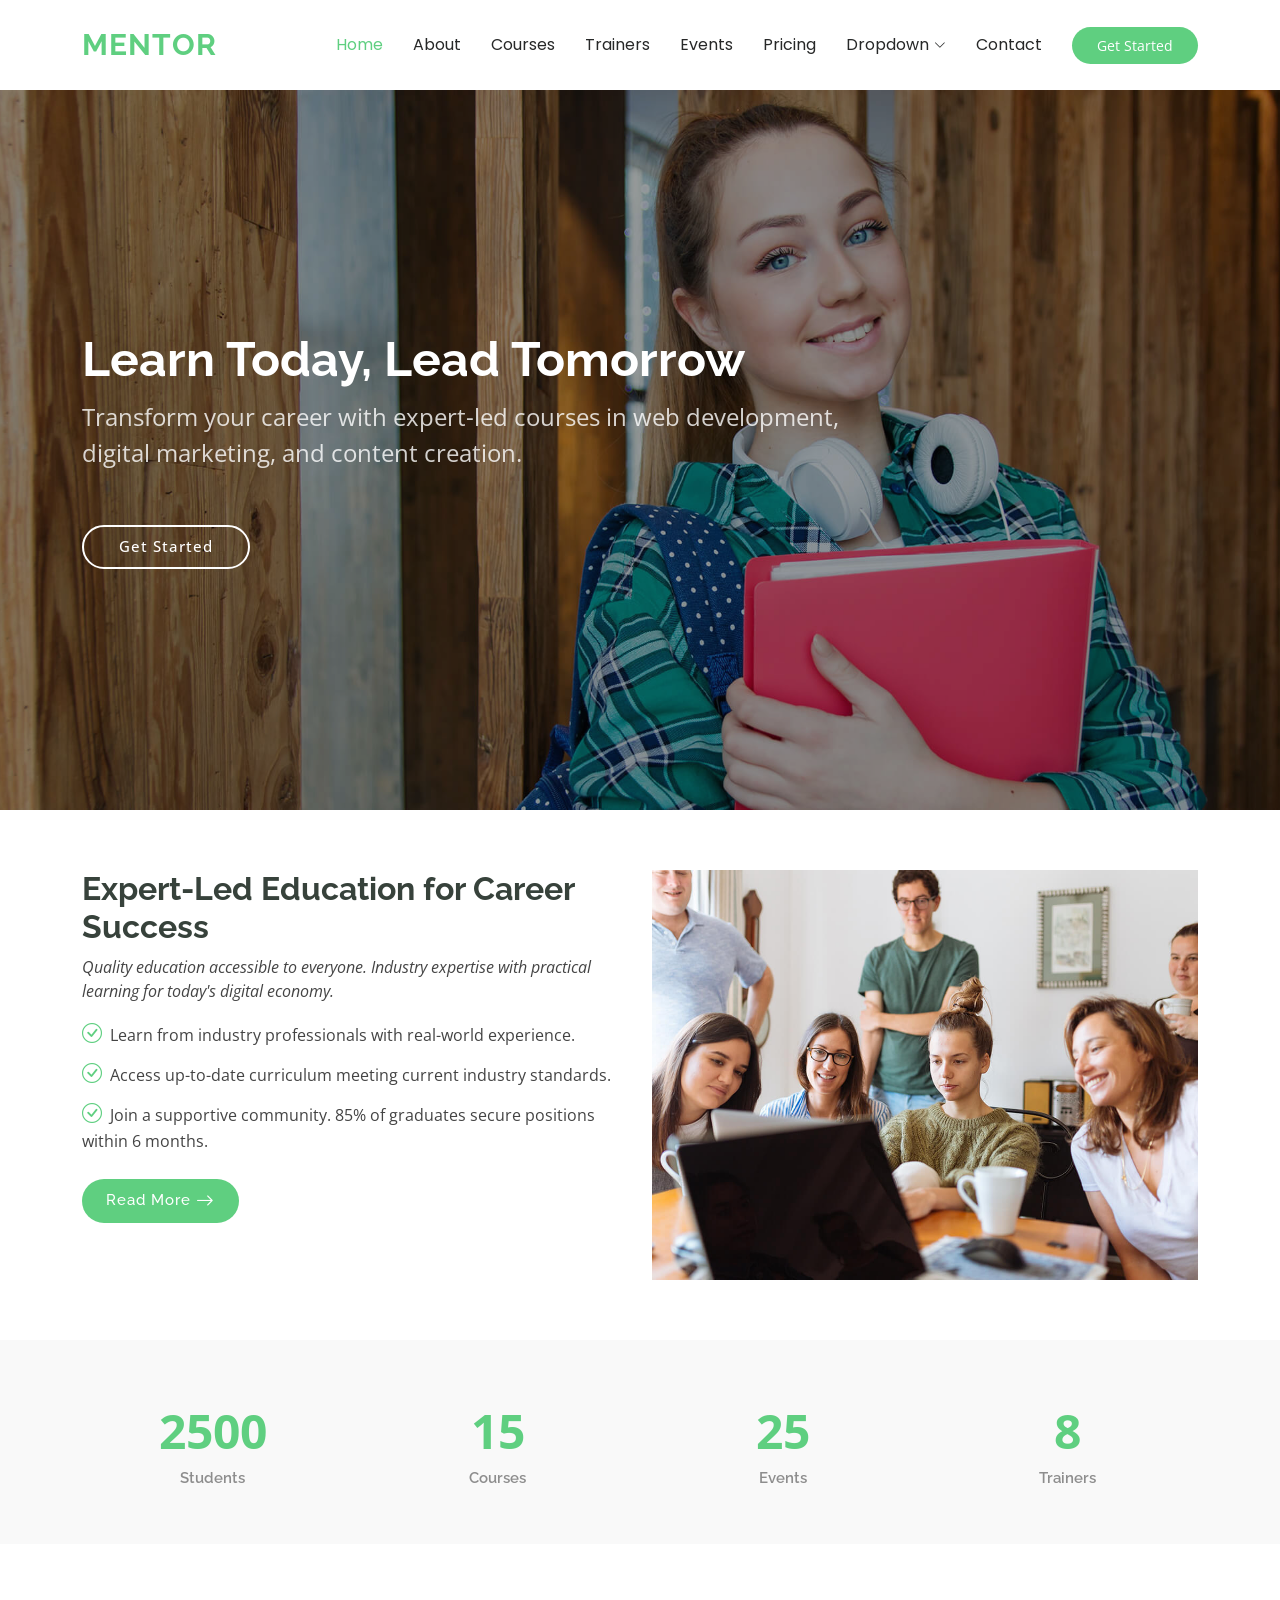
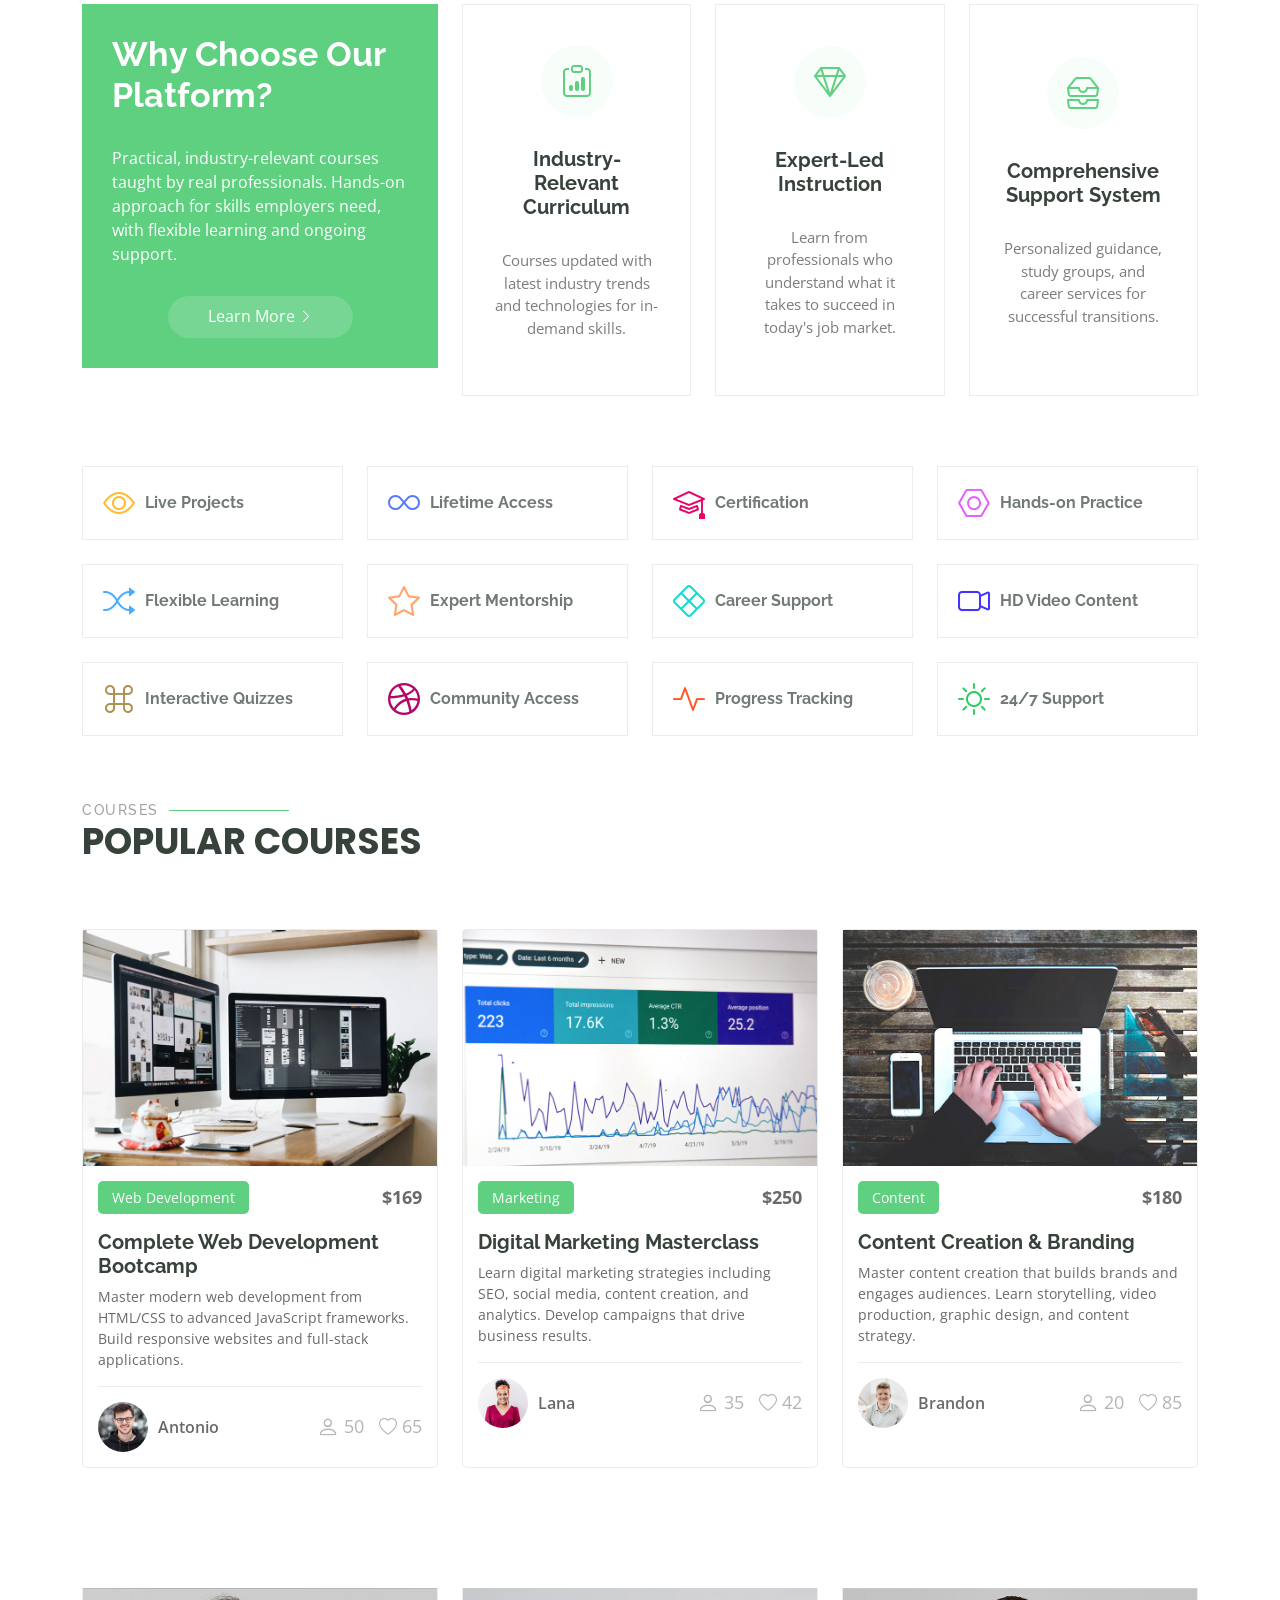
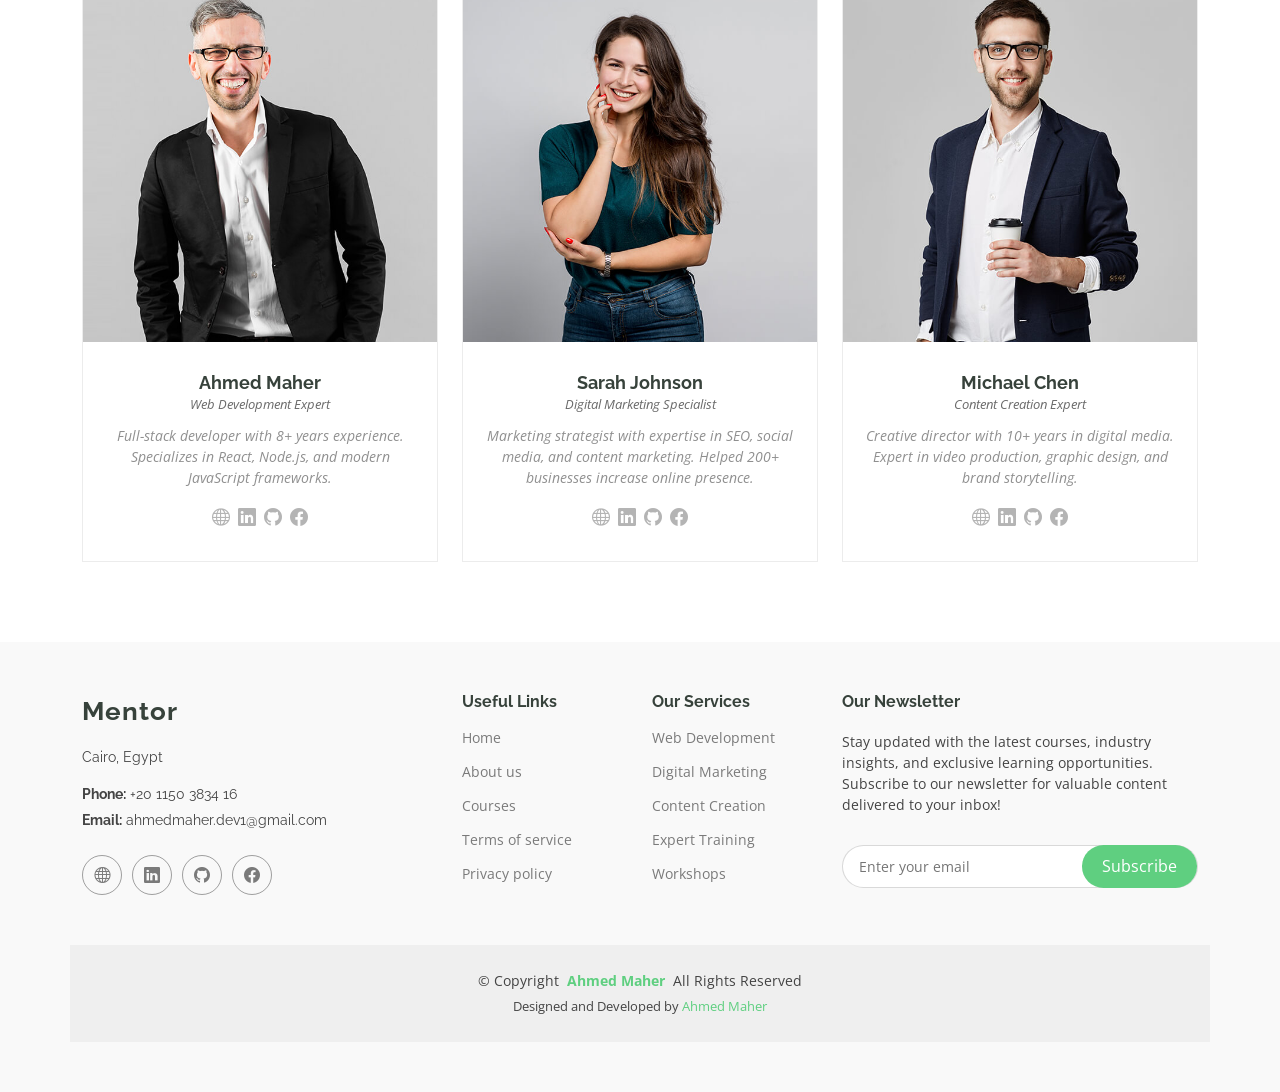
==== index.html @ ce163948 "added the main files of the website" ====
<!DOCTYPE html>
<html lang="en">
    <head>
        <meta charset="utf-8" />
        <meta content="width=device-width, initial-scale=1.0" name="viewport" />
        <title>Mentor</title>
        <meta name="description" content="" />
        <meta name="keywords" content="" />

        <!-- Favicons -->
        <link href="assets/img/favicon.png" rel="icon" />
        <link href="assets/img/apple-touch-icon.png" rel="apple-touch-icon" />

        <!-- Fonts -->
        <link href="https://fonts.googleapis.com" rel="preconnect" />
        <link href="https://fonts.gstatic.com" rel="preconnect" crossorigin />
        <link
            href="https://fonts.googleapis.com/css2?family=Open+Sans:ital,wght@0,300;0,400;0,500;0,600;0,700;0,800;1,300;1,400;1,500;1,600;1,700;1,800&family=Poppins:ital,wght@0,100;0,200;0,300;0,400;0,500;0,600;0,700;0,800;0,900;1,100;1,200;1,300;1,400;1,500;1,600;1,700;1,800;1,900&family=Raleway:ital,wght@0,100;0,200;0,300;0,400;0,500;0,600;0,700;0,800;0,900;1,100;1,200;1,300;1,400;1,500;1,600;1,700;1,800;1,900&display=swap"
            rel="stylesheet"
        />

        <!-- Vendor CSS Files -->
        <link
            href="assets/vendor/bootstrap/css/bootstrap.min.css"
            rel="stylesheet"
        />
        <link
            href="assets/vendor/bootstrap-icons/bootstrap-icons.css"
            rel="stylesheet"
        />
        <link href="assets/vendor/aos/aos.css" rel="stylesheet" />
        <link
            href="assets/vendor/glightbox/css/glightbox.min.css"
            rel="stylesheet"
        />
        <link
            href="assets/vendor/swiper/swiper-bundle.min.css"
            rel="stylesheet"
        />

        <!-- Main CSS File -->
        <link href="assets/css/main.css" rel="stylesheet" />
    </head>

    <body class="index-page">
        <header id="header" class="header d-flex align-items-center sticky-top">
            <div
                class="container-fluid container-xl position-relative d-flex align-items-center"
            >
                <a
                    href="index.html"
                    class="logo d-flex align-items-center me-auto"
                >
                    <h1 class="sitename">Mentor</h1>
                </a>

                <nav id="navmenu" class="navmenu">
                    <ul>
                        <li>
                            <a href="index.html" class="active">Home<br /></a>
                        </li>
                        <li><a href="about.html">About</a></li>
                        <li><a href="courses.html">Courses</a></li>
                        <li><a href="trainers.html">Trainers</a></li>
                        <li><a href="events.html">Events</a></li>
                        <li><a href="pricing.html">Pricing</a></li>
                        <li class="dropdown">
                            <a href="#"
                                ><span>Dropdown</span>
                                <i
                                    class="bi bi-chevron-down toggle-dropdown"
                                ></i
                            ></a>
                            <ul>
                                <li><a href="#">Dropdown 1</a></li>
                                <li class="dropdown">
                                    <a href="#"
                                        ><span>Deep Dropdown</span>
                                        <i
                                            class="bi bi-chevron-down toggle-dropdown"
                                        ></i
                                    ></a>
                                    <ul>
                                        <li><a href="#">Deep Dropdown 1</a></li>
                                        <li><a href="#">Deep Dropdown 2</a></li>
                                        <li><a href="#">Deep Dropdown 3</a></li>
                                        <li><a href="#">Deep Dropdown 4</a></li>
                                        <li><a href="#">Deep Dropdown 5</a></li>
                                    </ul>
                                </li>
                                <li><a href="#">Dropdown 2</a></li>
                                <li><a href="#">Dropdown 3</a></li>
                                <li><a href="#">Dropdown 4</a></li>
                            </ul>
                        </li>
                        <li><a href="contact.html">Contact</a></li>
                    </ul>
                    <i class="mobile-nav-toggle d-xl-none bi bi-list"></i>
                </nav>

                <a class="btn-getstarted" href="courses.html">Get Started</a>
            </div>
        </header>

        <main class="main">
            <!-- Hero Section -->
            <section id="hero" class="hero section dark-background">
                <img src="assets/img/hero-bg.jpg" alt="" data-aos="fade-in" />

                <div class="container">
                    <h2 data-aos="fade-up" data-aos-delay="100">
                        Learn Today, Lead Tomorrow
                    </h2>
                    <p data-aos="fade-up" data-aos-delay="200">
                        Transform your career with expert-led courses in web development, <br/>digital marketing, and content creation. 
                    </p>
                    <div
                        class="d-flex mt-4"
                        data-aos="fade-up"
                        data-aos-delay="300"
                    >
                        <a href="courses.html" class="btn-get-started"
                            >Get Started</a
                        >
                    </div>
                </div>
            </section>
            <!-- /Hero Section -->

            <!-- About Section -->
            <section id="about" class="about section">
                <div class="container">
                    <div class="row gy-4">
                        <div
                            class="col-lg-6 order-1 order-lg-2"
                            data-aos="fade-up"
                            data-aos-delay="100"
                        >
                            <img
                                src="assets/img/about.jpg"
                                class="img-fluid"
                                alt=""
                            />
                        </div>

                        <div
                            class="col-lg-6 order-2 order-lg-1 content"
                            data-aos="fade-up"
                            data-aos-delay="200"
                        >
                            <h3>
                                Expert-Led Education for Career Success
                            </h3>
                            <p class="fst-italic">
                                Quality education accessible to everyone. Industry expertise with practical learning for today's digital economy.
                            </p>
                            <ul>
                                <li>
                                    <i class="bi bi-check-circle"></i>
                                    <span
                                        >Learn from industry professionals with real-world experience.</span
                                    >
                                </li>
                                <li>
                                    <i class="bi bi-check-circle"></i>
                                    <span
                                        >Access up-to-date curriculum meeting current industry standards.</span
                                    >
                                </li>
                                <li>
                                    <i class="bi bi-check-circle"></i>
                                    <span
                                        >Join a supportive community. 85% of graduates secure positions within 6 months.</span
                                    >
                                </li>
                            </ul>
                            <a href="about.html" class="read-more"
                                ><span>Read More</span
                                ><i class="bi bi-arrow-right"></i
                            ></a>
                        </div>
                    </div>
                </div>
            </section>
            <!-- /About Section -->

            <!-- Counts Section -->
            <section id="counts" class="section counts light-background">
                <div class="container" data-aos="fade-up" data-aos-delay="100">
                    <div class="row gy-4">
                        <div class="col-lg-3 col-md-6">
                            <div class="stats-item text-center w-100 h-100">
                                <span
                                    data-purecounter-start="0"
                                    data-purecounter-end="2500"
                                    data-purecounter-duration="1"
                                    class="purecounter"
                                ></span>
                                <p>Students</p>
                            </div>
                        </div>
                        <!-- End Stats Item -->

                        <div class="col-lg-3 col-md-6">
                            <div class="stats-item text-center w-100 h-100">
                                <span
                                    data-purecounter-start="0"
                                    data-purecounter-end="15"
                                    data-purecounter-duration="1"
                                    class="purecounter"
                                ></span>
                                <p>Courses</p>
                            </div>
                        </div>
                        <!-- End Stats Item -->

                        <div class="col-lg-3 col-md-6">
                            <div class="stats-item text-center w-100 h-100">
                                <span
                                    data-purecounter-start="0"
                                    data-purecounter-end="25"
                                    data-purecounter-duration="1"
                                    class="purecounter"
                                ></span>
                                <p>Events</p>
                            </div>
                        </div>
                        <!-- End Stats Item -->

                        <div class="col-lg-3 col-md-6">
                            <div class="stats-item text-center w-100 h-100">
                                <span
                                    data-purecounter-start="0"
                                    data-purecounter-end="8"
                                    data-purecounter-duration="1"
                                    class="purecounter"
                                ></span>
                                <p>Trainers</p>
                            </div>
                        </div>
                        <!-- End Stats Item -->
                    </div>
                </div>
            </section>
            <!-- /Counts Section -->

            <!-- Why Us Section -->
            <section id="why-us" class="section why-us">
                <div class="container">
                    <div class="row gy-4">
                        <div
                            class="col-lg-4"
                            data-aos="fade-up"
                            data-aos-delay="100"
                        >
                            <div class="why-box">
                                <h3>Why Choose Our Platform?</h3>
                                <p>
                                    Practical, industry-relevant courses taught by real professionals. Hands-on approach for skills employers need, with flexible learning and ongoing support.
                                </p>
                                <div class="text-center">
                                    <a href="about.html" class="more-btn"
                                        ><span>Learn More</span>
                                        <i class="bi bi-chevron-right"></i
                                    ></a>
                                </div>
                            </div>
                        </div>
                        <!-- End Why Box -->

                        <div class="col-lg-8 d-flex align-items-stretch">
                            <div
                                class="row gy-4"
                                data-aos="fade-up"
                                data-aos-delay="200"
                            >
                                <div class="col-xl-4">
                                    <div
                                        class="icon-box d-flex flex-column justify-content-center align-items-center"
                                    >
                                        <i class="bi bi-clipboard-data"></i>
                                        <h4>
                                            Industry-Relevant Curriculum
                                        </h4>
                                        <p>
                                            Courses updated with latest industry trends and technologies for in-demand skills.
                                        </p>
                                    </div>
                                </div>
                                <!-- End Icon Box -->
                                <div
                                    class="col-xl-4"
                                    data-aos="fade-up"
                                    data-aos-delay="300"
                                >
                                    <div
                                        class="icon-box d-flex flex-column justify-content-center align-items-center"
                                    >
                                        <i class="bi bi-gem"></i>
                                        <h4>Expert-Led Instruction</h4>
                                        <p>
                                            Learn from professionals who understand what it takes to succeed in today's job market.
                                        </p>
                                    </div>
                                </div>
                                <!-- End Icon Box -->

                                <div
                                    class="col-xl-4"
                                    data-aos="fade-up"
                                    data-aos-delay="400"
                                >
                                    <div
                                        class="icon-box d-flex flex-column justify-content-center align-items-center"
                                    >
                                        <i class="bi bi-inboxes"></i>
                                        <h4>
                                            Comprehensive Support System
                                        </h4>
                                        <p>
                                            Personalized guidance, study groups, and career services for successful transitions.
                                        </p>
                                    </div>
                                </div>
                                <!-- End Icon Box -->
                            </div>
                        </div>
                    </div>
                </div>
            </section>
            <!-- /Why Us Section -->

            <!-- Features Section -->
            <section id="features" class="features section">
                <div class="container">
                    <div class="row gy-4">
                        <div
                            class="col-lg-3 col-md-4"
                            data-aos="fade-up"
                            data-aos-delay="100"
                        >
                            <div class="features-item">
                                <i class="bi bi-eye" style="color: #ffbb2c"></i>
                                <h3>
                                    <a href="courses.html" class="stretched-link"
                                        >Live Projects</a
                                    >
                                </h3>
                            </div>
                        </div>
                        <!-- End Feature Item -->

                        <div
                            class="col-lg-3 col-md-4"
                            data-aos="fade-up"
                            data-aos-delay="200"
                        >
                            <div class="features-item">
                                <i
                                    class="bi bi-infinity"
                                    style="color: #5578ff"
                                ></i>
                                <h3>
                                    <a href="courses.html" class="stretched-link"
                                        >Lifetime Access</a
                                    >
                                </h3>
                            </div>
                        </div>
                        <!-- End Feature Item -->

                        <div
                            class="col-lg-3 col-md-4"
                            data-aos="fade-up"
                            data-aos-delay="300"
                        >
                            <div class="features-item">
                                <i
                                    class="bi bi-mortarboard"
                                    style="color: #e80368"
                                ></i>
                                <h3>
                                    <a href="courses.html" class="stretched-link"
                                        >Certification</a
                                    >
                                </h3>
                            </div>
                        </div>
                        <!-- End Feature Item -->

                        <div
                            class="col-lg-3 col-md-4"
                            data-aos="fade-up"
                            data-aos-delay="400"
                        >
                            <div class="features-item">
                                <i class="bi bi-nut" style="color: #e361ff"></i>
                                <h3>
                                    <a href="courses.html" class="stretched-link"
                                        >Hands-on Practice</a
                                    >
                                </h3>
                            </div>
                        </div>
                        <!-- End Feature Item -->

                        <div
                            class="col-lg-3 col-md-4"
                            data-aos="fade-up"
                            data-aos-delay="500"
                        >
                            <div class="features-item">
                                <i
                                    class="bi bi-shuffle"
                                    style="color: #47aeff"
                                ></i>
                                <h3>
                                    <a href="courses.html" class="stretched-link"
                                        >Flexible Learning</a
                                    >
                                </h3>
                            </div>
                        </div>
                        <!-- End Feature Item -->

                        <div
                            class="col-lg-3 col-md-4"
                            data-aos="fade-up"
                            data-aos-delay="600"
                        >
                            <div class="features-item">
                                <i
                                    class="bi bi-star"
                                    style="color: #ffa76e"
                                ></i>
                                <h3>
                                    <a href="courses.html" class="stretched-link"
                                        >Expert Mentorship</a
                                    >
                                </h3>
                            </div>
                        </div>
                        <!-- End Feature Item -->

                        <div
                            class="col-lg-3 col-md-4"
                            data-aos="fade-up"
                            data-aos-delay="700"
                        >
                            <div class="features-item">
                                <i
                                    class="bi bi-x-diamond"
                                    style="color: #11dbcf"
                                ></i>
                                <h3>
                                    <a href="courses.html" class="stretched-link"
                                        >Career Support</a
                                    >
                                </h3>
                            </div>
                        </div>
                        <!-- End Feature Item -->

                        <div
                            class="col-lg-3 col-md-4"
                            data-aos="fade-up"
                            data-aos-delay="800"
                        >
                            <div class="features-item">
                                <i
                                    class="bi bi-camera-video"
                                    style="color: #4233ff"
                                ></i>
                                <h3>
                                    <a href="courses.html" class="stretched-link"
                                        >HD Video Content</a
                                    >
                                </h3>
                            </div>
                        </div>
                        <!-- End Feature Item -->

                        <div
                            class="col-lg-3 col-md-4"
                            data-aos="fade-up"
                            data-aos-delay="900"
                        >
                            <div class="features-item">
                                <i
                                    class="bi bi-command"
                                    style="color: #b2904f"
                                ></i>
                                <h3>
                                    <a href="courses.html" class="stretched-link"
                                        >Interactive Quizzes</a
                                    >
                                </h3>
                            </div>
                        </div>
                        <!-- End Feature Item -->

                        <div
                            class="col-lg-3 col-md-4"
                            data-aos="fade-up"
                            data-aos-delay="1000"
                        >
                            <div class="features-item">
                                <i
                                    class="bi bi-dribbble"
                                    style="color: #b20969"
                                ></i>
                                <h3>
                                    <a href="courses.html" class="stretched-link"
                                        >Community Access</a
                                    >
                                </h3>
                            </div>
                        </div>
                        <!-- End Feature Item -->

                        <div
                            class="col-lg-3 col-md-4"
                            data-aos="fade-up"
                            data-aos-delay="1100"
                        >
                            <div class="features-item">
                                <i
                                    class="bi bi-activity"
                                    style="color: #ff5828"
                                ></i>
                                <h3>
                                    <a href="courses.html" class="stretched-link"
                                        >Progress Tracking</a
                                    >
                                </h3>
                            </div>
                        </div>
                        <!-- End Feature Item -->

                        <div
                            class="col-lg-3 col-md-4"
                            data-aos="fade-up"
                            data-aos-delay="1200"
                        >
                            <div class="features-item">
                                <i
                                    class="bi bi-brightness-high"
                                    style="color: #29cc61"
                                ></i>
                                <h3>
                                    <a href="courses.html" class="stretched-link"
                                        >24/7 Support</a
                                    >
                                </h3>
                            </div>
                        </div>
                        <!-- End Feature Item -->
                    </div>
                </div>
            </section>
            <!-- /Features Section -->

            <!-- Courses Section -->
            <section id="courses" class="courses section">
                <!-- Section Title -->
                <div class="container section-title" data-aos="fade-up">
                    <h2>Courses</h2>
                    <p>Popular Courses</p>
                </div>
                <!-- End Section Title -->

                <div class="container">
                    <div class="row">
                        <div
                            class="col-lg-4 col-md-6 d-flex align-items-stretch"
                            data-aos="zoom-in"
                            data-aos-delay="100"
                        >
                            <div class="course-item">
                                <img
                                    src="assets/img/course-1.jpg"
                                    class="img-fluid"
                                    alt="..."
                                />
                                <div class="course-content">
                                    <div
                                        class="d-flex justify-content-between align-items-center mb-3"
                                    >
                                        <p class="category">Web Development</p>
                                        <p class="price">$169</p>
                                    </div>

                                    <h3>
                                        <a href="course-details.html?course=webDevelopment"
                                            >Complete Web Development Bootcamp</a
                                        >
                                    </h3>
                                    <p class="description">
                                        Master modern web development from HTML/CSS to advanced JavaScript frameworks. Build responsive websites and full-stack applications.
                                    </p>
                                    <div
                                        class="trainer d-flex justify-content-between align-items-center"
                                    >
                                        <div
                                            class="trainer-profile d-flex align-items-center"
                                        >
                                            <img
                                                src="assets/img/trainers/trainer-1-2.jpg"
                                                class="img-fluid"
                                                alt=""
                                            />
                                            <a href="" class="trainer-link"
                                                >Antonio</a
                                            >
                                        </div>
                                        <div
                                            class="trainer-rank d-flex align-items-center"
                                        >
                                            <i
                                                class="bi bi-person user-icon"
                                            ></i
                                            >&nbsp;50 &nbsp;&nbsp;
                                            <i
                                                class="bi bi-heart heart-icon"
                                            ></i
                                            >&nbsp;65
                                        </div>
                                    </div>
                                </div>
                            </div>
                        </div>
                        <!-- End Course Item-->

                        <div
                            class="col-lg-4 col-md-6 d-flex align-items-stretch mt-4 mt-md-0"
                            data-aos="zoom-in"
                            data-aos-delay="200"
                        >
                            <div class="course-item">
                                <img
                                    src="assets/img/course-2.jpg"
                                    class="img-fluid"
                                    alt="..."
                                />
                                <div class="course-content">
                                    <div
                                        class="d-flex justify-content-between align-items-center mb-3"
                                    >
                                        <p class="category">Marketing</p>
                                        <p class="price">$250</p>
                                    </div>

                                    <h3>
                                        <a href="course-details.html?course=digitalMarketing"
                                            >Digital Marketing Masterclass</a
                                        >
                                    </h3>
                                    <p class="description">
                                        Learn digital marketing strategies including SEO, social media, content creation, and analytics. Develop campaigns that drive business results.
                                    </p>
                                    <div
                                        class="trainer d-flex justify-content-between align-items-center"
                                    >
                                        <div
                                            class="trainer-profile d-flex align-items-center"
                                        >
                                            <img
                                                src="assets/img/trainers/trainer-2-2.jpg"
                                                class="img-fluid"
                                                alt=""
                                            />
                                            <a href="" class="trainer-link"
                                                >Lana</a
                                            >
                                        </div>
                                        <div
                                            class="trainer-rank d-flex align-items-center"
                                        >
                                            <i
                                                class="bi bi-person user-icon"
                                            ></i
                                            >&nbsp;35 &nbsp;&nbsp;
                                            <i
                                                class="bi bi-heart heart-icon"
                                            ></i
                                            >&nbsp;42
                                        </div>
                                    </div>
                                </div>
                            </div>
                        </div>
                        <!-- End Course Item-->

                        <div
                            class="col-lg-4 col-md-6 d-flex align-items-stretch mt-4 mt-lg-0"
                            data-aos="zoom-in"
                            data-aos-delay="300"
                        >
                            <div class="course-item">
                                <img
                                    src="assets/img/course-3.jpg"
                                    class="img-fluid"
                                    alt="..."
                                />
                                <div class="course-content">
                                    <div
                                        class="d-flex justify-content-between align-items-center mb-3"
                                    >
                                        <p class="category">Content</p>
                                        <p class="price">$180</p>
                                    </div>

                                    <h3>
                                        <a href="course-details.html?course=contentCreation"
                                            >Content Creation & Branding</a
                                        >
                                    </h3>
                                    <p class="description">
                                        Master content creation that builds brands and engages audiences. Learn storytelling, video production, graphic design, and content strategy.
                                    </p>
                                    <div
                                        class="trainer d-flex justify-content-between align-items-center"
                                    >
                                        <div
                                            class="trainer-profile d-flex align-items-center"
                                        >
                                            <img
                                                src="assets/img/trainers/trainer-3-2.jpg"
                                                class="img-fluid"
                                                alt=""
                                            />
                                            <a href="" class="trainer-link"
                                                >Brandon</a
                                            >
                                        </div>
                                        <div
                                            class="trainer-rank d-flex align-items-center"
                                        >
                                            <i
                                                class="bi bi-person user-icon"
                                            ></i
                                            >&nbsp;20 &nbsp;&nbsp;
                                            <i
                                                class="bi bi-heart heart-icon"
                                            ></i
                                            >&nbsp;85
                                        </div>
                                    </div>
                                </div>
                            </div>
                        </div>
                        <!-- End Course Item-->
                    </div>
                </div>
            </section>
            <!-- /Courses Section -->

            <!-- Trainers Index Section -->
            <section id="trainers-index" class="section trainers-index">
                <div class="container">
                    <div class="row">
                        <div
                            class="col-lg-4 col-md-6 d-flex"
                            data-aos="fade-up"
                            data-aos-delay="100"
                        >
                            <div class="member">
                                <img
                                    src="assets/img/trainers/trainer-1.jpg"
                                    class="img-fluid"
                                    alt="Ahmed Maher - Web Development Expert"
                                />
                                <div class="member-content">
                                    <h4>Ahmed Maher</h4>
                                    <span>Web Development Expert</span>
                                    <p>
                                        Full-stack developer with 8+ years experience. Specializes in React, Node.js, and modern JavaScript frameworks.
                                    </p>
                                    <div class="social">
                                        <a href="https://ahmedmaher-portfolio.vercel.app/" target="_blank"
                                            ><i class="bi bi-globe"></i
                                        ></a>
                                        <a href="https://www.linkedin.com/in/ahmed-maher-algohary" target="_blank"
                                            ><i class="bi bi-linkedin"></i
                                        ></a>
                                        <a href="https://github.com/Ahmed-Maher77" target="_blank"
                                            ><i class="bi bi-github"></i
                                        ></a>
                                        <a href="https://web.facebook.com/profile.php?id=100012154268952" target="_blank"
                                            ><i class="bi bi-facebook"></i
                                        ></a>
                                    </div>
                                </div>
                            </div>
                        </div>
                        <!-- End Team Member -->

                        <div
                            class="col-lg-4 col-md-6 d-flex"
                            data-aos="fade-up"
                            data-aos-delay="200"
                        >
                            <div class="member">
                                <img
                                    src="assets/img/trainers/trainer-2.jpg"
                                    class="img-fluid"
                                    alt="Sarah Johnson - Digital Marketing Specialist"
                                />
                                <div class="member-content">
                                    <h4>Sarah Johnson</h4>
                                    <span>Digital Marketing Specialist</span>
                                    <p>
                                        Marketing strategist with expertise in SEO, social media, and content marketing. Helped 200+ businesses increase online presence.
                                    </p>
                                    <div class="social">
                                        <a href="https://ahmedmaher-portfolio.vercel.app/" target="_blank"
                                            ><i class="bi bi-globe"></i
                                        ></a>
                                        <a href="https://www.linkedin.com/in/ahmed-maher-algohary" target="_blank"
                                            ><i class="bi bi-linkedin"></i
                                        ></a>
                                        <a href="https://github.com/Ahmed-Maher77" target="_blank"
                                            ><i class="bi bi-github"></i
                                        ></a>
                                        <a href="https://web.facebook.com/profile.php?id=100012154268952" target="_blank"
                                            ><i class="bi bi-facebook"></i
                                        ></a>
                                    </div>
                                </div>
                            </div>
                        </div>
                        <!-- End Team Member -->

                        <div
                            class="col-lg-4 col-md-6 d-flex"
                            data-aos="fade-up"
                            data-aos-delay="300"
                        >
                            <div class="member">
                                <img
                                    src="assets/img/trainers/trainer-3.jpg"
                                    class="img-fluid"
                                    alt="Michael Chen - Content Creation Expert"
                                />
                                <div class="member-content">
                                    <h4>Michael Chen</h4>
                                    <span>Content Creation Expert</span>
                                    <p>
                                        Creative director with 10+ years in digital media. Expert in video production, graphic design, and brand storytelling.
                                    </p>
                                    <div class="social">
                                        <a href="https://ahmedmaher-portfolio.vercel.app/" target="_blank"
                                            ><i class="bi bi-globe"></i
                                        ></a>
                                        <a href="https://www.linkedin.com/in/ahmed-maher-algohary" target="_blank"
                                            ><i class="bi bi-linkedin"></i
                                        ></a>
                                        <a href="https://github.com/Ahmed-Maher77" target="_blank"
                                            ><i class="bi bi-github"></i
                                        ></a>
                                        <a href="https://web.facebook.com/profile.php?id=100012154268952" target="_blank"
                                            ><i class="bi bi-facebook"></i
                                        ></a>
                                    </div>
                                </div>
                            </div>
                        </div>
                        <!-- End Team Member -->
                    </div>
                </div>
            </section>
            <!-- /Trainers Index Section -->
        </main>

        <footer id="footer" class="footer position-relative light-background">
            <div class="container footer-top">
                <div class="row gy-4">
                    <div class="col-lg-4 col-md-6 footer-about">
                        <a
                            href="index.html"
                            class="logo d-flex align-items-center"
                        >
                            <span class="sitename">Mentor</span>
                        </a>
                        <div class="footer-contact pt-3">
                            <p>Cairo, Egypt</p>
                            <p class="mt-3">
                                <strong>Phone:</strong>
                                <span>+20 1150 3834 16</span>
                            </p>
                            <p>
                                <strong>Email:</strong>
                                <span>ahmedmaher.dev1@gmail.com</span>
                            </p>
                        </div>
                        <div class="social-links d-flex mt-4">
                            <a
                                href="https://ahmedmaher-portfolio.vercel.app/"
                                target="_blank"
                                ><i class="bi bi-globe"></i
                            ></a>
                            <a
                                href="https://www.linkedin.com/in/ahmed-maher-algohary"
                                target="_blank"
                                ><i class="bi bi-linkedin"></i
                            ></a>
                            <a
                                href="https://github.com/Ahmed-Maher77"
                                target="_blank"
                                ><i class="bi bi-github"></i
                            ></a>
                            <a
                                href="https://web.facebook.com/profile.php?id=100012154268952"
                                target="_blank"
                                ><i class="bi bi-facebook"></i
                            ></a>
                        </div>
                    </div>

                    <div class="col-lg-2 col-md-3 footer-links">
                        <h4>Useful Links</h4>
                        <ul>
                            <li><a href="index.html">Home</a></li>
                            <li><a href="about.html">About us</a></li>
                            <li><a href="courses.html">Courses</a></li>
                            <li><a href="#">Terms of service</a></li>
                            <li><a href="#">Privacy policy</a></li>
                        </ul>
                    </div>

                    <div class="col-lg-2 col-md-3 footer-links">
                        <h4>Our Services</h4>
                        <ul>
                            <li><a href="courses.html">Web Development</a></li>
                            <li>
                                <a href="courses.html">Digital Marketing</a>
                            </li>
                            <li><a href="courses.html">Content Creation</a></li>
                            <li><a href="trainers.html">Expert Training</a></li>
                            <li><a href="events.html">Workshops</a></li>
                        </ul>
                    </div>

                    <div class="col-lg-4 col-md-12 footer-newsletter">
                        <h4>Our Newsletter</h4>
                        <p>
                            Stay updated with the latest courses, industry
                            insights, and exclusive learning opportunities.
                            Subscribe to our newsletter for valuable content
                            delivered to your inbox!
                        </p>
                        <form
                            id="newsletterForm"
                            action="forms/newsletter.php"
                            method="post"
                            class="php-email-form"
                        >
                            <div class="newsletter-form">
                                <input
                                    type="email"
                                    id="newsletterEmail"
                                    name="email"
                                    placeholder="Enter your email"
                                    required
                                />
                                <input type="submit" value="Subscribe" />
                            </div>
                            <div class="loading">Loading</div>
                            <div
                                class="error-message"
                                id="emailError"
                                style="display: none"
                            ></div>
                            <div class="sent-message">
                                Your subscription request has been sent. Thank
                                you!
                            </div>
                        </form>
                    </div>
                </div>
            </div>

            <div class="container copyright text-center mt-4">
                <p>
                    © <span>Copyright</span>
                    <strong class="px-1 sitename"
                        ><a
                            href="https://ahmedmaher-portfolio.vercel.app/"
                            target="_blank"
                            >Ahmed Maher</a
                        ></strong
                    >
                    <span>All Rights Reserved</span>
                </p>
                <div class="credits">
                    Designed and Developed by
                    <a href="https://ahmedmaher-portfolio.vercel.app/"
                        >Ahmed Maher</a
                    >
                </div>
            </div>
        </footer>

        <!-- Scroll Top -->
        <a
            href="#"
            id="scroll-top"
            class="scroll-top d-flex align-items-center justify-content-center"
            ><i class="bi bi-arrow-up-short"></i
        ></a>

        <!-- Preloader -->
        <div id="preloader"></div>

        <!-- Vendor JS Files -->
        <script src="assets/vendor/bootstrap/js/bootstrap.bundle.min.js"></script>
        <script src="assets/vendor/php-email-form/validate.js"></script>
        <script src="assets/vendor/aos/aos.js"></script>
        <script src="assets/vendor/glightbox/js/glightbox.min.js"></script>
        <script src="assets/vendor/purecounter/purecounter_vanilla.js"></script>
        <script src="assets/vendor/swiper/swiper-bundle.min.js"></script>

        <!-- Main JS File -->
        <script src="assets/js/main.js"></script>
    </body>
</html>
---- assets/css/main.css ----
/*--------------------------------------------------------------
# Font & Color Variables
--------------------------------------------------------------*/
/* Fonts */
:root {
  --default-font: "Open Sans",  system-ui, -apple-system, "Segoe UI", Roboto, "Helvetica Neue", Arial, "Noto Sans", "Liberation Sans", sans-serif, "Apple Color Emoji", "Segoe UI Emoji", "Segoe UI Symbol", "Noto Color Emoji";
  --heading-font: "Raleway",  sans-serif;
  --nav-font: "Poppins",  sans-serif;
}

/* Global Colors */
:root { 
  --background-color: #ffffff;
  --default-color: #444444;
  --heading-color: #37423b;
  --accent-color: #5fcf80;
  --surface-color: #ffffff;
  --contrast-color: #ffffff;
}

/* Nav Menu Colors */
:root {
  --nav-color: #272828;  
  --nav-hover-color: #5fcf80;
  --nav-mobile-background-color: #ffffff;
  --nav-dropdown-background-color: #ffffff;
  --nav-dropdown-color: #272828; 
  --nav-dropdown-hover-color: #5fcf80; 
}

/* Color Presets */

.light-background {
  --background-color: #f9f9f9;
  --surface-color: #ffffff;
}

.dark-background {
  --background-color: #060606;
  --default-color: #ffffff;
  --heading-color: #ffffff;
  --surface-color: #252525;
  --contrast-color: #ffffff;
}

/* Smooth scroll */
:root {
  scroll-behavior: smooth;
}

/*--------------------------------------------------------------
# General Styling & Shared Classes
--------------------------------------------------------------*/
body {
  color: var(--default-color);
  background-color: var(--background-color);
  font-family: var(--default-font);
}

a {
  color: var(--accent-color);
  text-decoration: none;
  transition: 0.3s;
}

a:hover {
  color: color-mix(in srgb, var(--accent-color), transparent 25%);
  text-decoration: none;
}

h1,
h2,
h3,
h4,
h5,
h6 {
  color: var(--heading-color);
  font-family: var(--heading-font);
}

/* PHP Email Form Messages
------------------------------*/
.php-email-form .error-message {
  display: none;
  background: #df1529;
  color: #ffffff;
  text-align: left;
  padding: 15px;
  margin-bottom: 24px;
  font-weight: 600;
}

.php-email-form .sent-message {
  display: none;
  color: #ffffff;
  background: #059652;
  text-align: center;
  padding: 15px;
  margin-bottom: 24px;
  font-weight: 600;
}

.php-email-form .loading {
  display: none;
  background: var(--surface-color);
  text-align: center;
  padding: 15px;
  margin-bottom: 24px;
}

.php-email-form .loading:before {
  content: "";
  display: inline-block;
  border-radius: 50%;
  width: 24px;
  height: 24px;
  margin: 0 10px -6px 0;
  border: 3px solid var(--accent-color);
  border-top-color: var(--surface-color);
  animation: php-email-form-loading 1s linear infinite;
}

@keyframes php-email-form-loading {
  0% {
    transform: rotate(0deg);
  }

  100% {
    transform: rotate(360deg);
  }
}

/* Pulsating Play Button
------------------------------*/
.pulsating-play-btn {
  width: 94px;
  height: 94px;
  background: radial-gradient(var(--accent-color) 50%, color-mix(in srgb, var(--accent-color), transparent 75%) 52%);
  border-radius: 50%;
  display: block;
  position: relative;
  overflow: hidden;
}

.pulsating-play-btn:before {
  content: "";
  position: absolute;
  width: 120px;
  height: 120px;
  animation-delay: 0s;
  animation: pulsate-play-btn 2s;
  animation-direction: forwards;
  animation-iteration-count: infinite;
  animation-timing-function: steps;
  opacity: 1;
  border-radius: 50%;
  border: 5px solid color-mix(in srgb, var(--accent-color), transparent 30%);
  top: -15%;
  left: -15%;
  background: rgba(198, 16, 0, 0);
}

.pulsating-play-btn:after {
  content: "";
  position: absolute;
  left: 50%;
  top: 50%;
  transform: translateX(-40%) translateY(-50%);
  width: 0;
  height: 0;
  border-top: 10px solid transparent;
  border-bottom: 10px solid transparent;
  border-left: 15px solid #fff;
  z-index: 100;
  transition: all 400ms cubic-bezier(0.55, 0.055, 0.675, 0.19);
}

.pulsating-play-btn:hover:before {
  content: "";
  position: absolute;
  left: 50%;
  top: 50%;
  transform: translateX(-40%) translateY(-50%);
  width: 0;
  height: 0;
  border: none;
  border-top: 10px solid transparent;
  border-bottom: 10px solid transparent;
  border-left: 15px solid #fff;
  z-index: 200;
  animation: none;
  border-radius: 0;
}

.pulsating-play-btn:hover:after {
  border-left: 15px solid var(--accent-color);
  transform: scale(20);
}

@keyframes pulsate-play-btn {
  0% {
    transform: scale(0.6, 0.6);
    opacity: 1;
  }

  100% {
    transform: scale(1, 1);
    opacity: 0;
  }
}

/*--------------------------------------------------------------
# Global Header
--------------------------------------------------------------*/
.header {
  color: var(--default-color);
  background-color: var(--background-color);
  padding: 15px 0;
  transition: all 0.5s;
  z-index: 997;
}

.header .logo {
  line-height: 1;
}

.header .logo img {
  max-height: 36px;
  margin-right: 8px;
}

.header .logo h1 {
  font-weight: 700;
  font-size: 30px;
  margin: 0;
  letter-spacing: 1px;
  text-transform: uppercase;
  color: var(--accent-color);
}

.header .btn-getstarted,
.header .btn-getstarted:focus {
  color: var(--contrast-color);
  background: var(--accent-color);
  font-size: 14px;
  padding: 8px 25px;
  margin: 0 0 0 30px;
  border-radius: 50px;
  transition: 0.3s;
}

.header .btn-getstarted:hover,
.header .btn-getstarted:focus:hover {
  color: var(--contrast-color);
  background: color-mix(in srgb, var(--accent-color), transparent 15%);
}

@media (max-width: 1200px) {
  .header .logo {
    order: 1;
  }

  .header .btn-getstarted {
    order: 2;
    margin: 0 15px 0 0;
    padding: 6px 15px;
  }

  .header .navmenu {
    order: 3;
  }
}

.scrolled .header {
  box-shadow: 0px 0 18px rgba(0, 0, 0, 0.1);
}

/*--------------------------------------------------------------
# Navigation Menu
--------------------------------------------------------------*/
/* Navmenu - Desktop */
@media (min-width: 1200px) {
  .navmenu {
    padding: 0;
  }

  .navmenu ul {
    margin: 0;
    padding: 0;
    display: flex;
    list-style: none;
    align-items: center;
  }

  .navmenu li {
    position: relative;
  }

  .navmenu a,
  .navmenu a:focus {
    color: var(--nav-color);
    padding: 18px 15px;
    font-size: 16px;
    font-family: var(--nav-font);
    font-weight: 400;
    display: flex;
    align-items: center;
    justify-content: space-between;
    white-space: nowrap;
    transition: 0.3s;
  }

  .navmenu a i,
  .navmenu a:focus i {
    font-size: 12px;
    line-height: 0;
    margin-left: 5px;
    transition: 0.3s;
  }

  .navmenu li:last-child a {
    padding-right: 0;
  }

  .navmenu li:hover>a,
  .navmenu .active,
  .navmenu .active:focus {
    color: var(--nav-hover-color);
  }

  .navmenu .dropdown ul {
    margin: 0;
    padding: 10px 0;
    background: var(--nav-dropdown-background-color);
    display: block;
    position: absolute;
    visibility: hidden;
    left: 14px;
    top: 130%;
    opacity: 0;
    transition: 0.3s;
    border-radius: 4px;
    z-index: 99;
    box-shadow: 0px 0px 30px rgba(0, 0, 0, 0.1);
  }

  .navmenu .dropdown ul li {
    min-width: 200px;
  }

  .navmenu .dropdown ul a {
    padding: 10px 20px;
    font-size: 15px;
    text-transform: none;
    color: var(--nav-dropdown-color);
  }

  .navmenu .dropdown ul a i {
    font-size: 12px;
  }

  .navmenu .dropdown ul a:hover,
  .navmenu .dropdown ul .active:hover,
  .navmenu .dropdown ul li:hover>a {
    color: var(--nav-dropdown-hover-color);
  }

  .navmenu .dropdown:hover>ul {
    opacity: 1;
    top: 100%;
    visibility: visible;
  }

  .navmenu .dropdown .dropdown ul {
    top: 0;
    left: -90%;
    visibility: hidden;
  }

  .navmenu .dropdown .dropdown:hover>ul {
    opacity: 1;
    top: 0;
    left: -100%;
    visibility: visible;
  }
}

/* Navmenu - Mobile */
@media (max-width: 1199px) {
  .mobile-nav-toggle {
    color: var(--nav-color);
    font-size: 28px;
    line-height: 0;
    margin-right: 10px;
    cursor: pointer;
    transition: color 0.3s;
  }

  .navmenu {
    padding: 0;
    z-index: 9997;
  }

  .navmenu ul {
    display: none;
    list-style: none;
    position: absolute;
    inset: 60px 20px 20px 20px;
    padding: 10px 0;
    margin: 0;
    border-radius: 6px;
    background-color: var(--nav-mobile-background-color);
    border: 1px solid color-mix(in srgb, var(--default-color), transparent 90%);
    box-shadow: none;
    overflow-y: auto;
    transition: 0.3s;
    z-index: 9998;
  }

  .navmenu a,
  .navmenu a:focus {
    color: var(--nav-dropdown-color);
    padding: 10px 20px;
    font-family: var(--nav-font);
    font-size: 17px;
    font-weight: 500;
    display: flex;
    align-items: center;
    justify-content: space-between;
    white-space: nowrap;
    transition: 0.3s;
  }

  .navmenu a i,
  .navmenu a:focus i {
    font-size: 12px;
    line-height: 0;
    margin-left: 5px;
    width: 30px;
    height: 30px;
    display: flex;
    align-items: center;
    justify-content: center;
    border-radius: 50%;
    transition: 0.3s;
    background-color: color-mix(in srgb, var(--accent-color), transparent 90%);
  }

  .navmenu a i:hover,
  .navmenu a:focus i:hover {
    background-color: var(--accent-color);
    color: var(--contrast-color);
  }

  .navmenu a:hover,
  .navmenu .active,
  .navmenu .active:focus {
    color: var(--nav-dropdown-hover-color);
  }

  .navmenu .active i,
  .navmenu .active:focus i {
    background-color: var(--accent-color);
    color: var(--contrast-color);
    transform: rotate(180deg);
  }

  .navmenu .dropdown ul {
    position: static;
    display: none;
    z-index: 99;
    padding: 10px 0;
    margin: 10px 20px;
    background-color: var(--nav-dropdown-background-color);
    transition: all 0.5s ease-in-out;
  }

  .navmenu .dropdown ul ul {
    background-color: rgba(33, 37, 41, 0.1);
  }

  .navmenu .dropdown>.dropdown-active {
    display: block;
    background-color: rgba(33, 37, 41, 0.03);
  }

  .mobile-nav-active {
    overflow: hidden;
  }

  .mobile-nav-active .mobile-nav-toggle {
    color: #fff;
    position: absolute;
    font-size: 32px;
    top: 15px;
    right: 15px;
    margin-right: 0;
    z-index: 9999;
  }

  .mobile-nav-active .navmenu {
    position: fixed;
    overflow: hidden;
    inset: 0;
    background: rgba(33, 37, 41, 0.8);
    transition: 0.3s;
  }

  .mobile-nav-active .navmenu>ul {
    display: block;
  }
}

/*--------------------------------------------------------------
# Global Footer
--------------------------------------------------------------*/
.footer {
  color: var(--default-color);
  background-color: var(--background-color);
  font-size: 14px;
  padding-bottom: 50px;
  position: relative;
}

.footer .footer-top {
  padding-top: 50px;
}

.footer .footer-about .logo {
  margin-bottom: 0;
}

.footer .footer-about .logo img {
  max-height: 40px;
  margin-right: 6px;
}

.footer .footer-about .logo span {
  font-size: 26px;
  font-weight: 700;
  letter-spacing: 1px;
  font-family: var(--heading-font);
  color: var(--heading-color);
}

.footer .footer-about p {
  font-size: 14px;
  font-family: var(--heading-font);
}

.footer .social-links a {
  display: flex;
  align-items: center;
  justify-content: center;
  width: 40px;
  height: 40px;
  border-radius: 50%;
  border: 1px solid color-mix(in srgb, var(--default-color), transparent 50%);
  font-size: 16px;
  color: color-mix(in srgb, var(--default-color), transparent 30%);
  margin-right: 10px;
  transition: 0.3s;
}

.footer .social-links a:hover {
  color: var(--accent-color);
  border-color: var(--accent-color);
}

.footer h4 {
  font-size: 16px;
  font-weight: bold;
  position: relative;
  padding-bottom: 12px;
}

.footer .footer-links {
  margin-bottom: 30px;
}

.footer .footer-links ul {
  list-style: none;
  padding: 0;
  margin: 0;
}

.footer .footer-links ul i {
  padding-right: 2px;
  font-size: 12px;
  line-height: 0;
}

.footer .footer-links ul li {
  padding: 10px 0;
  display: flex;
  align-items: center;
}

.footer .footer-links ul li:first-child {
  padding-top: 0;
}

.footer .footer-links ul a {
  color: color-mix(in srgb, var(--default-color), transparent 30%);
  display: inline-block;
  line-height: 1;
}

.footer .footer-links ul a:hover {
  color: var(--accent-color);
}

.footer .footer-contact p {
  margin-bottom: 5px;
}

.footer .footer-newsletter .newsletter-form {
  margin-top: 30px;
  margin-bottom: 15px;
  padding: 6px 8px;
  position: relative;
  border-radius: 50px;
  border: 1px solid color-mix(in srgb, var(--default-color), transparent 80%);
  display: flex;
  background-color: var(--surface-color);
  transition: 0.3s;
}

.footer .footer-newsletter .newsletter-form:focus-within {
  border-color: var(--accent-color);
}

.footer .footer-newsletter .newsletter-form input[type=email] {
  border: 0;
  padding: 4px 8px;
  width: 100%;
  background-color: var(--surface-color);
  color: var(--default-color);
}

.footer .footer-newsletter .newsletter-form input[type=email]:focus-visible {
  outline: none;
}

.footer .footer-newsletter .newsletter-form input[type=submit] {
  border: 0;
  font-size: 16px;
  padding: 0 20px 2px 20px;
  margin: -7px -8px -7px 0;
  background: var(--accent-color);
  color: var(--contrast-color);
  transition: 0.3s;
  border-radius: 50px;
}

.footer .footer-newsletter .newsletter-form input[type=submit]:hover {
  background: color-mix(in srgb, var(--accent-color), transparent 20%);
}

.footer .copyright {
  padding-top: 25px;
  padding-bottom: 25px;
  background-color: color-mix(in srgb, var(--default-color), transparent 95%);
}

.footer .copyright p {
  margin-bottom: 0;
}

.footer .credits {
  margin-top: 6px;
  font-size: 13px;
}

/*--------------------------------------------------------------
# Preloader
--------------------------------------------------------------*/
#preloader {
  position: fixed;
  inset: 0;
  z-index: 999999;
  overflow: hidden;
  background: var(--background-color);
  transition: all 0.6s ease-out;
}

#preloader:before {
  content: "";
  position: fixed;
  top: calc(50% - 30px);
  left: calc(50% - 30px);
  border: 6px solid #ffffff;
  border-color: var(--accent-color) transparent var(--accent-color) transparent;
  border-radius: 50%;
  width: 60px;
  height: 60px;
  animation: animate-preloader 1.5s linear infinite;
}

@keyframes animate-preloader {
  0% {
    transform: rotate(0deg);
  }

  100% {
    transform: rotate(360deg);
  }
}

/*--------------------------------------------------------------
# Scroll Top Button
--------------------------------------------------------------*/
.scroll-top {
  position: fixed;
  visibility: hidden;
  opacity: 0;
  right: 15px;
  bottom: -15px;
  z-index: 99999;
  background-color: var(--accent-color);
  width: 44px;
  height: 44px;
  border-radius: 50px;
  transition: all 0.4s;
}

.scroll-top i {
  font-size: 24px;
  color: var(--contrast-color);
  line-height: 0;
}

.scroll-top:hover {
  background-color: color-mix(in srgb, var(--accent-color), transparent 20%);
  color: var(--contrast-color);
}

.scroll-top.active {
  visibility: visible;
  opacity: 1;
  bottom: 15px;
}

/*--------------------------------------------------------------
# Disable aos animation delay on mobile devices
--------------------------------------------------------------*/
@media screen and (max-width: 768px) {
  [data-aos-delay] {
    transition-delay: 0 !important;
  }
}

/*--------------------------------------------------------------
# Global Page Titles & Breadcrumbs
--------------------------------------------------------------*/
.page-title {
  --default-color: var(--contrast-color);
  --background-color: var(--accent-color);
  --heading-color: var(--contrast-color);
  color: var(--default-color);
  background-color: var(--background-color);
  position: relative;
}

.page-title .heading {
  padding: 80px 0;
  border-top: 1px solid color-mix(in srgb, var(--default-color), transparent 90%);
}

.page-title .heading h1 {
  font-size: 38px;
  font-weight: 700;
}

.page-title nav {
  background-color: color-mix(in srgb, var(--accent-color) 90%, black 5%);
  padding: 20px 0;
}

.page-title nav a {
  color: var(--default-color);
}

.page-title nav ol {
  display: flex;
  flex-wrap: wrap;
  list-style: none;
  margin: 0;
  font-size: 16px;
  font-weight: 600;
}

.page-title nav ol li+li {
  padding-left: 10px;
}

.page-title nav ol li+li::before {
  content: "/";
  display: inline-block;
  padding-right: 10px;
  color: color-mix(in srgb, var(--default-color), transparent 70%);
}

/*--------------------------------------------------------------
# Global Sections
--------------------------------------------------------------*/
section,
.section {
  color: var(--default-color);
  background-color: var(--background-color);
  padding: 60px 0;
  scroll-margin-top: 900px;
  overflow: clip;
}

@media (max-width: 1199px) {

  section,
  .section {
    scroll-margin-top: 66px;
  }
}

/*--------------------------------------------------------------
# Global Section Titles
--------------------------------------------------------------*/
.section-title {
  padding-bottom: 60px;
  position: relative;
}

.section-title h2 {
  font-size: 14px;
  font-weight: 500;
  padding: 0;
  line-height: 1px;
  margin: 0;
  letter-spacing: 1.5px;
  text-transform: uppercase;
  color: color-mix(in srgb, var(--default-color), transparent 50%);
  position: relative;
}

.section-title h2::after {
  content: "";
  width: 120px;
  height: 1px;
  display: inline-block;
  background: var(--accent-color);
  margin: 4px 10px;
}

.section-title p {
  color: var(--heading-color);
  margin: 0;
  font-size: 36px;
  font-weight: 700;
  font-family: var(--nav-font);
  text-transform: uppercase;
}

/*--------------------------------------------------------------
# Hero Section
--------------------------------------------------------------*/
.hero {
  width: 100%;
  min-height: 80vh;
  position: relative;
  padding: 80px 0;
  display: flex;
  align-items: center;
  justify-content: center;
  color: var(--default-color);
}

.hero img {
  position: absolute;
  inset: 0;
  display: block;
  width: 100%;
  height: 100%;
  object-fit: cover;
  z-index: 1;
}

.hero:before {
  content: "";
  background: color-mix(in srgb, var(--background-color), transparent 60%);
  position: absolute;
  inset: 0;
  z-index: 2;
}

.hero .container {
  position: relative;
  z-index: 3;
}

.hero h2 {
  margin: 0;
  font-size: 48px;
  font-weight: 700;
}

.hero p {
  color: color-mix(in srgb, var(--default-color), transparent 20%);
  margin: 10px 0 0 0;
  font-size: 24px;
}

.hero .btn-get-started {
  font-weight: 500;
  font-size: 15px;
  letter-spacing: 1px;
  display: inline-block;
  padding: 8px 35px 10px 35px;
  border-radius: 50px;
  transition: 0.4s;
  margin-top: 30px;
  border: 2px solid var(--default-color);
  color: var(--default-color);
}

.hero .btn-get-started:hover {
  background: var(--accent-color);
  border: 2px solid var(--accent-color);
}

@media (max-width: 768px) {
  .hero h2 {
    font-size: 32px;
  }

  .hero p {
    font-size: 18px;
  }
}

/*--------------------------------------------------------------
# About Section
--------------------------------------------------------------*/
.about .content h3 {
  font-size: 2rem;
  font-weight: 700;
}

.about .content ul {
  list-style: none;
  padding: 0;
}

.about .content ul li {
  padding-bottom: 10px;
}

.about .content ul i {
  font-size: 1.25rem;
  margin-right: 4px;
  color: var(--accent-color);
}

.about .content p:last-child {
  margin-bottom: 0;
}

.about .content .read-more {
  background: var(--accent-color);
  color: var(--contrast-color);
  font-family: var(--heading-font);
  font-weight: 500;
  font-size: 15px;
  letter-spacing: 1px;
  padding: 10px 24px 12px 24px;
  border-radius: 50px;
  transition: 0.3s;
  display: inline-flex;
  align-items: center;
  justify-content: center;
}

.about .content .read-more i {
  font-size: 18px;
  margin-left: 5px;
  line-height: 0;
  transition: 0.3s;
}

.about .content .read-more:hover {
  background: color-mix(in srgb, var(--accent-color), transparent 20%);
  padding-right: 19px;
}

.about .content .read-more:hover i {
  margin-left: 10px;
}

/*--------------------------------------------------------------
# Counts Section
--------------------------------------------------------------*/
.counts {
  padding: 25px 0;
}

.counts .stats-item {
  padding: 30px;
  width: 100%;
}

.counts .stats-item span {
  font-size: 48px;
  display: block;
  color: var(--accent-color);
  font-weight: 700;
}

.counts .stats-item p {
  color: color-mix(in srgb, var(--default-color), transparent 40%);
  padding: 0;
  margin: 0;
  font-family: var(--heading-font);
  font-size: 15px;
  font-weight: 600;
}

/*--------------------------------------------------------------
# Why Us Section
--------------------------------------------------------------*/
.why-us .why-box {
  color: var(--contrast-color);
  background: var(--accent-color);
  padding: 30px;
}

.why-us .why-box h3 {
  color: var(--contrast-color);
  font-weight: 700;
  font-size: 34px;
  margin-bottom: 30px;
}

.why-us .why-box p {
  margin-bottom: 30px;
}

.why-us .why-box .more-btn {
  display: inline-block;
  background: color-mix(in srgb, var(--contrast-color), transparent 85%);
  padding: 8px 40px 10px 40px;
  color: var(--contrast-color);
  transition: all ease-in-out 0.4s;
  border-radius: 50px;
}

.why-us .why-box .more-btn i {
  font-size: 14px;
}

.why-us .why-box .more-btn:hover {
  color: var(--accent-color);
  background: var(--surface-color);
}

.why-us .icon-box {
  background-color: var(--surface-color);
  text-align: center;
  padding: 40px 30px;
  width: 100%;
  height: 100%;
  border: 1px solid color-mix(in srgb, var(--default-color), transparent 90%);
}

.why-us .icon-box i {
  color: var(--accent-color);
  font-size: 32px;
  margin-bottom: 30px;
  background: color-mix(in srgb, var(--accent-color), transparent 95%);
  border-radius: 50px;
  display: flex;
  align-items: center;
  justify-content: center;
  width: 72px;
  height: 72px;
  transition: 0.3s;
}

.why-us .icon-box h4 {
  font-size: 20px;
  font-weight: 700;
  margin: 0 0 30px 0;
}

.why-us .icon-box p {
  font-size: 15px;
  color: color-mix(in srgb, var(--default-color), transparent 30%);
}

.why-us .icon-box:hover i {
  color: var(--contrast-color);
  background: var(--accent-color);
}

/*--------------------------------------------------------------
# Features Section
--------------------------------------------------------------*/
.features {
  padding: 10px 0;
}

.features .features-item {
  background-color: var(--surface-color);
  display: flex;
  align-items: center;
  padding: 20px;
  transition: 0.3s;
  border: 1px solid color-mix(in srgb, var(--default-color), transparent 90%);
  position: relative;
}

.features .features-item i {
  font-size: 32px;
  padding-right: 10px;
  line-height: 0;
}

.features .features-item h3 {
  font-weight: 700;
  margin: 0;
  padding: 0;
  line-height: 1;
  font-size: 16px;
}

.features .features-item h3 a {
  color: var(--heading-color);
  transition: 0.3s;
}

.features .features-item:hover {
  border-color: var(--accent-color);
}

.features .features-item:hover h3 a {
  color: var(--accent-color);
}

/*--------------------------------------------------------------
# Courses Section
--------------------------------------------------------------*/
.courses .course-item {
  background-color: var(--surface-color);
  border: 1px solid color-mix(in srgb, var(--default-color), transparent 90%);
  border-radius: 5px;
}

.courses .course-content {
  padding: 15px;
}

.courses .course-content h3 {
  font-weight: 700;
  font-size: 20px;
}

.courses .course-content h3 a {
  color: var(--heading-color);
  transition: 0.3s;
}

.courses .course-content h3 a:hover {
  color: var(--accent-color);
}

.courses .course-content .category {
  background: var(--accent-color);
  color: var(--contrast-color);
  font-size: 14px;
  padding: 6px 14px;
  margin: 0;
  border-radius: 5px;
}

.courses .course-content .price {
  margin: 0;
  font-weight: 700;
  font-size: 18px;
  color: color-mix(in srgb, var(--default-color), transparent 20%);
}

.courses .course-content .description {
  font-size: 14px;
  color: color-mix(in srgb, var(--default-color), transparent 20%);
}

.courses .trainer {
  padding-top: 15px;
  border-top: 1px solid color-mix(in srgb, var(--default-color), transparent 90%);
}

.courses .trainer .trainer-profile img {
  max-width: 50px;
  border-radius: 50px;
}

.courses .trainer .trainer-profile .trainer-link {
  padding-left: 10px;
  font-weight: 600;
  font-size: 16px;
  color: color-mix(in srgb, var(--default-color), transparent 20%);
  transition: 0.3s;
}

.courses .trainer .trainer-profile .trainer-link:hover {
  color: var(--accent-color);
}

.courses .trainer .trainer-rank {
  font-size: 18px;
  color: color-mix(in srgb, var(--default-color), transparent 60%);
}

.courses .trainer .trainer-rank .user-icon {
  font-size: 22px;
}

/*--------------------------------------------------------------
# Trainers Index Section
--------------------------------------------------------------*/
.trainers-index .member {
  background-color: var(--surface-color);
  border: 1px solid color-mix(in srgb, var(--default-color), transparent 90%);
  text-align: center;
  margin-bottom: 20px;
}

.trainers-index .member img {
  margin: -1px -1px 30px -1px;
}

.trainers-index .member .member-content {
  padding: 0 20px 30px 20px;
}

.trainers-index .member h4 {
  font-weight: 700;
  margin-bottom: 2px;
  font-size: 18px;
}

.trainers-index .member span {
  font-style: italic;
  display: block;
  font-size: 13px;
  color: color-mix(in srgb, var(--default-color), transparent 20%);
}

.trainers-index .member p {
  padding-top: 10px;
  font-size: 14px;
  font-style: italic;
  color: color-mix(in srgb, var(--default-color), transparent 40%);
}

.trainers-index .member .social {
  margin-top: 15px;
}

.trainers-index .member .social a {
  color: color-mix(in srgb, var(--default-color), transparent 60%);
  transition: 0.3s;
}

.trainers-index .member .social a:hover {
  color: var(--accent-color);
}

.trainers-index .member .social i {
  font-size: 18px;
  margin: 0 2px;
}

/*--------------------------------------------------------------
# About Us Section
--------------------------------------------------------------*/
.about-us .content h3 {
  font-size: 2rem;
  font-weight: 700;
}

.about-us .content ul {
  list-style: none;
  padding: 0;
}

.about-us .content ul li {
  padding-bottom: 10px;
}

.about-us .content ul i {
  font-size: 1.25rem;
  margin-right: 4px;
  color: var(--accent-color);
}

.about-us .content p:last-child {
  margin-bottom: 0;
}

/*--------------------------------------------------------------
# Testimonials Section
--------------------------------------------------------------*/
.testimonials .testimonial-wrap {
  padding-left: 50px;
}

.testimonials .testimonials-carousel,
.testimonials .testimonials-slider {
  overflow: hidden;
}

.testimonials .testimonial-item {
  background-color: var(--surface-color);
  border: 1px solid color-mix(in srgb, var(--default-color), transparent 90%);
  box-sizing: content-box;
  padding: 30px 30px 30px 60px;
  margin: 30px 15px;
  min-height: 200px;
  position: relative;
}

.testimonials .testimonial-item .testimonial-img {
  width: 90px;
  border-radius: 10px;
  border: 6px solid var(--background-color);
  position: absolute;
  left: -45px;
}

.testimonials .testimonial-item h3 {
  font-size: 18px;
  font-weight: bold;
  margin: 10px 0 5px 0;
}

.testimonials .testimonial-item h4 {
  color: color-mix(in srgb, var(--default-color), transparent 50%);
  font-size: 14px;
  margin: 0;
}

.testimonials .testimonial-item .stars {
  margin: 10px 0;
}

.testimonials .testimonial-item .stars i {
  color: #ffc107;
  margin: 0 1px;
}

.testimonials .testimonial-item .quote-icon-left,
.testimonials .testimonial-item .quote-icon-right {
  color: color-mix(in srgb, var(--accent-color), transparent 60%);
  font-size: 26px;
  line-height: 0;
}

.testimonials .testimonial-item .quote-icon-left {
  display: inline-block;
  left: -5px;
  position: relative;
}

.testimonials .testimonial-item .quote-icon-right {
  display: inline-block;
  right: -5px;
  position: relative;
  top: 10px;
  transform: scale(-1, -1);
}

.testimonials .testimonial-item p {
  font-style: italic;
  margin: 15px auto 15px auto;
}

.testimonials .swiper-wrapper {
  height: auto;
}

.testimonials .swiper-pagination {
  margin-top: 20px;
  position: relative;
}

.testimonials .swiper-pagination .swiper-pagination-bullet {
  width: 12px;
  height: 12px;
  background-color: var(--background-color);
  opacity: 1;
  border: 1px solid var(--accent-color);
}

.testimonials .swiper-pagination .swiper-pagination-bullet-active {
  background-color: var(--accent-color);
}

@media (max-width: 767px) {
  .testimonials .testimonial-wrap {
    padding-left: 0;
  }

  .testimonials .testimonials-carousel,
  .testimonials .testimonials-slider {
    overflow: hidden;
  }

  .testimonials .testimonial-item {
    padding: 30px;
    margin: 15px;
  }

  .testimonials .testimonial-item .testimonial-img {
    position: static;
    left: auto;
  }
}

/*--------------------------------------------------------------
# Courses Course Details Section
--------------------------------------------------------------*/
.courses-course-details {
  padding-bottom: 20px;
}

.courses-course-details h3 {
  font-size: 24px;
  margin: 30px 0 15px 0;
  font-weight: 700;
  position: relative;
  padding-bottom: 10px;
}

.courses-course-details h3:before {
  content: "";
  position: absolute;
  display: block;
  width: 100%;
  height: 1px;
  background: color-mix(in srgb, var(--default-color), transparent 90%);
  bottom: 0;
  left: 0;
}

.courses-course-details h3:after {
  content: "";
  position: absolute;
  display: block;
  width: 60px;
  height: 1px;
  background: var(--accent-color);
  bottom: 0;
  left: 0;
}

.courses-course-details .course-info {
  background: color-mix(in srgb, var(--default-color), transparent 95%);
  padding: 10px 15px;
  margin-bottom: 15px;
}

.courses-course-details .course-info h5 {
  font-weight: 400;
  font-size: 16px;
  margin: 0;
  font-family: var(--nav-font);
}

.courses-course-details .course-info p {
  margin: 0;
  font-weight: 600;
}

.courses-course-details .course-info a {
  color: var(--accent-color);
}

/*--------------------------------------------------------------
# Tabs Section
--------------------------------------------------------------*/
.tabs {
  padding-top: 30;
}

.tabs .nav-tabs {
  border: 0;
}

.tabs .nav-link {
  background-color: var(--background-color);
  border: 0;
  padding: 12px 15px;
  transition: 0.3s;
  color: var(--default-color);
  border-radius: 0;
  border-right: 2px solid color-mix(in srgb, var(--default-color), transparent 90%);
  font-weight: 600;
  font-size: 15px;
}

.tabs .nav-link:hover {
  color: var(--accent-color);
}

.tabs .nav-link.active {
  background-color: var(--surface-color);
  color: var(--accent-color);
  border-color: var(--accent-color);
}

.tabs .tab-pane.active {
  animation: fadeIn 0.5s ease-out;
}

.tabs .details h3 {
  font-size: 26px;
  font-weight: 600;
  margin-bottom: 20px;
}

.tabs .details p {
  color: color-mix(in srgb, var(--default-color), transparent 20%);
}

.tabs .details p:last-child {
  margin-bottom: 0;
}

@media (max-width: 992px) {
  .tabs .nav-link {
    border: 0;
    padding: 15px;
  }

  .tabs .nav-link.active {
    color: var(--accent-color);
    background: var(--accent-color);
  }
}

/*--------------------------------------------------------------
# Trainers Section
--------------------------------------------------------------*/
.trainers .member {
  position: relative;
}

.trainers .member .member-img {
  margin: 0 80px;
  border-radius: 50%;
  overflow: hidden;
  position: relative;
}

@media (max-width: 1024px) {
  .trainers .member .member-img {
    margin: 0 60px;
  }
}

.trainers .member .member-img img {
  position: relative;
  z-index: 1;
}

.trainers .member .member-img .social {
  position: absolute;
  inset: 0;
  background-color: rgba(0, 0, 0, 0.6);
  display: flex;
  justify-content: center;
  align-items: center;
  z-index: 2;
  padding-bottom: 20px;
  transition: 0.3s;
  visibility: hidden;
  opacity: 0;
}

.trainers .member .member-img .social a {
  transition: 0.3s;
  color: var(--contrast-color);
  font-size: 20px;
  margin: 0 8px;
}

.trainers .member .member-img .social a:hover {
  color: var(--accent-color);
}

.trainers .member .member-info {
  margin-top: 30px;
}

.trainers .member .member-info h4 {
  font-weight: 700;
  margin-bottom: 6px;
  font-size: 18px;
}

.trainers .member .member-info span {
  font-style: italic;
  display: block;
  font-size: 15px;
  color: color-mix(in srgb, var(--default-color), transparent 40%);
  margin-bottom: 10px;
}

.trainers .member .member-info p {
  margin-bottom: 0;
  font-size: 14px;
}

.trainers .member:hover .member-img .social {
  padding-bottom: 0;
  visibility: visible;
  opacity: 1;
}

/*--------------------------------------------------------------
# Events Section
--------------------------------------------------------------*/
.events .card {
  background-color: var(--background-color);
  border: 0;
  padding: 0 30px;
  margin-bottom: 60px;
  position: relative;
}

.events .card-img {
  width: calc(100% + 60px);
  margin-left: -30px;
  overflow: hidden;
  z-index: 9;
  border-radius: 0;
}

.events .card-img img {
  max-width: 100%;
  transition: all 0.3s ease-in-out;
}

.events .card-body {
  z-index: 10;
  background: var(--surface-color);
  border-top: 4px solid var(--surface-color);
  padding: 30px;
  box-shadow: 0px 2px 15px rgba(0, 0, 0, 0.1);
  margin-top: -60px;
  transition: 0.3s;
}

.events .card-title {
  font-weight: 700;
  text-align: center;
  margin-bottom: 20px;
}

.events .card-title a {
  color: var(--default-color);
  transition: 0.3s;
}

.events .card-text {
  color: color-mix(in srgb, var(--default-color), transparent 30%);
}

.events .card:hover img {
  transform: scale(1.1);
}

.events .card:hover .card-body {
  border-color: var(--accent-color);
}

.events .card:hover .card-body .card-title a {
  color: var(--accent-color);
}

/*--------------------------------------------------------------
# Pricing Section
--------------------------------------------------------------*/
.pricing .pricing-item {
  background-color: var(--surface-color);
  box-shadow: 0px 0px 4px rgba(0, 0, 0, 0.1);
  padding: 20px;
  text-align: center;
  border-radius: 5px;
  position: relative;
  overflow: hidden;
}

.pricing .pricing-item h3 {
  margin: -20px -20px 20px -20px;
  padding: 20px 15px;
  font-size: 16px;
  font-weight: 600;
  color: color-mix(in srgb, var(--default-color), transparent 20%);
  background: color-mix(in srgb, var(--default-color), transparent 95%);
}

.pricing .pricing-item h4 {
  font-size: 36px;
  font-weight: 600;
  font-family: var(--heading-font);
}

.pricing .pricing-item h4 sup {
  font-size: 20px;
  top: -15px;
  left: -3px;
}

.pricing .pricing-item h4 span {
  color: color-mix(in srgb, var(--default-color), transparent 40%);
  font-size: 16px;
  font-weight: 300;
}

.pricing .pricing-item ul {
  padding: 15px 0;
  list-style: none;
  text-align: center;
  line-height: 20px;
  font-size: 14px;
}

.pricing .pricing-item ul li {
  padding-bottom: 16px;
}

.pricing .pricing-item ul i {
  color: var(--accent-color);
  font-size: 18px;
  padding-right: 4px;
}

.pricing .pricing-item ul .na {
  color: color-mix(in srgb, var(--default-color), transparent 40%);
  text-decoration: line-through;
}

.pricing .btn-wrap {
  background: color-mix(in srgb, var(--default-color), transparent 95%);
  margin: 0 -20px -20px -20px;
  padding: 20px 15px;
  text-align: center;
}

.pricing .btn-buy {
  background: var(--accent-color);
  color: var(--contrast-color);
  display: inline-block;
  padding: 8px 35px 10px 35px;
  border-radius: 4px;
  transition: none;
  font-size: 14px;
  font-weight: 400;
  font-family: var(--heading-font);
  font-weight: 600;
  transition: 0.3s;
}

.pricing .btn-buy:hover {
  background: color-mix(in srgb, var(--accent-color), transparent 20%);
}

.pricing .featured h3 {
  background: var(--accent-color);
  color: var(--contrast-color);
}

.pricing .advanced {
  background: var(--accent-color);
  color: var(--contrast-color);
  width: 200px;
  position: absolute;
  top: 18px;
  right: -68px;
  transform: rotate(45deg);
  z-index: 1;
  font-size: 14px;
  padding: 1px 0 3px 0;
}

/*--------------------------------------------------------------
# Contact Section
--------------------------------------------------------------*/
.contact {
  padding-top: 8px;
  padding-bottom: 40px;
}

.contact .info-item+.info-item {
  margin-top: 40px;
}

.contact .info-item i {
  color: var(--contrast-color);
  background: var(--accent-color);
  font-size: 20px;
  width: 48px;
  height: 48px;
  display: flex;
  justify-content: center;
  align-items: center;
  border-radius: 50px;
  transition: all 0.3s ease-in-out;
  margin-right: 15px;
}

.contact .info-item h3 {
  padding: 0;
  font-size: 18px;
  font-weight: 700;
  margin-bottom: 5px;
}

.contact .info-item p {
  padding: 0;
  margin-bottom: 0;
  font-size: 14px;
}

.contact .php-email-form {
  height: 100%;
}

.contact .php-email-form input[type=text],
.contact .php-email-form input[type=email],
.contact .php-email-form textarea {
  font-size: 14px;
  padding: 10px 15px;
  box-shadow: none;
  border-radius: 0;
  color: var(--default-color);
  background-color: color-mix(in srgb, var(--background-color), transparent 50%);
  border-color: color-mix(in srgb, var(--default-color), transparent 80%);
}

.contact .php-email-form input[type=text]:focus,
.contact .php-email-form input[type=email]:focus,
.contact .php-email-form textarea:focus {
  border-color: var(--accent-color);
}

.contact .php-email-form input[type=text]::placeholder,
.contact .php-email-form input[type=email]::placeholder,
.contact .php-email-form textarea::placeholder {
  color: color-mix(in srgb, var(--default-color), transparent 70%);
}

.contact .php-email-form button[type=submit] {
  color: var(--contrast-color);
  background: var(--accent-color);
  border: 0;
  padding: 10px 30px 12px 30px;
  transition: 0.4s;
  border-radius: 50px;
}

.contact .php-email-form button[type=submit]:hover {
  background: color-mix(in srgb, var(--accent-color), transparent 20%);
}

/*--------------------------------------------------------------
# Starter Section Section
--------------------------------------------------------------*/
.starter-section {
  
}
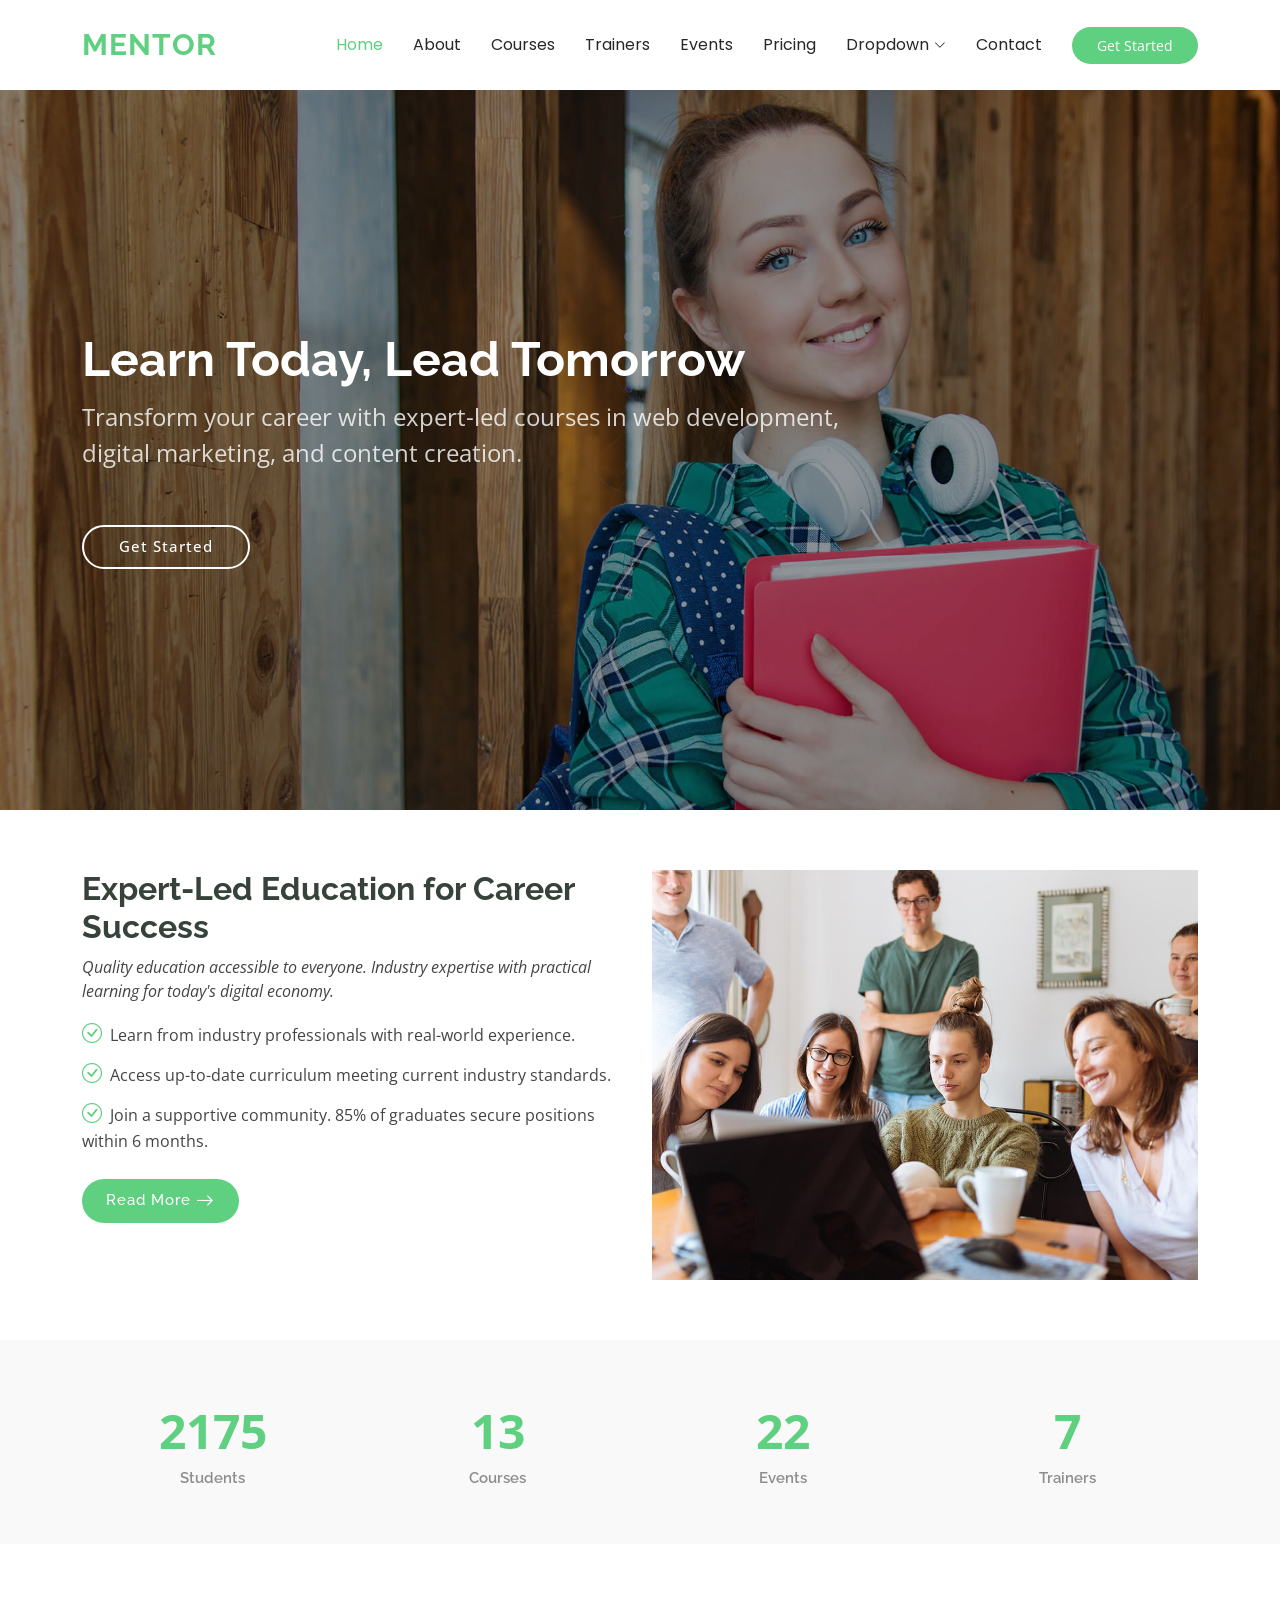
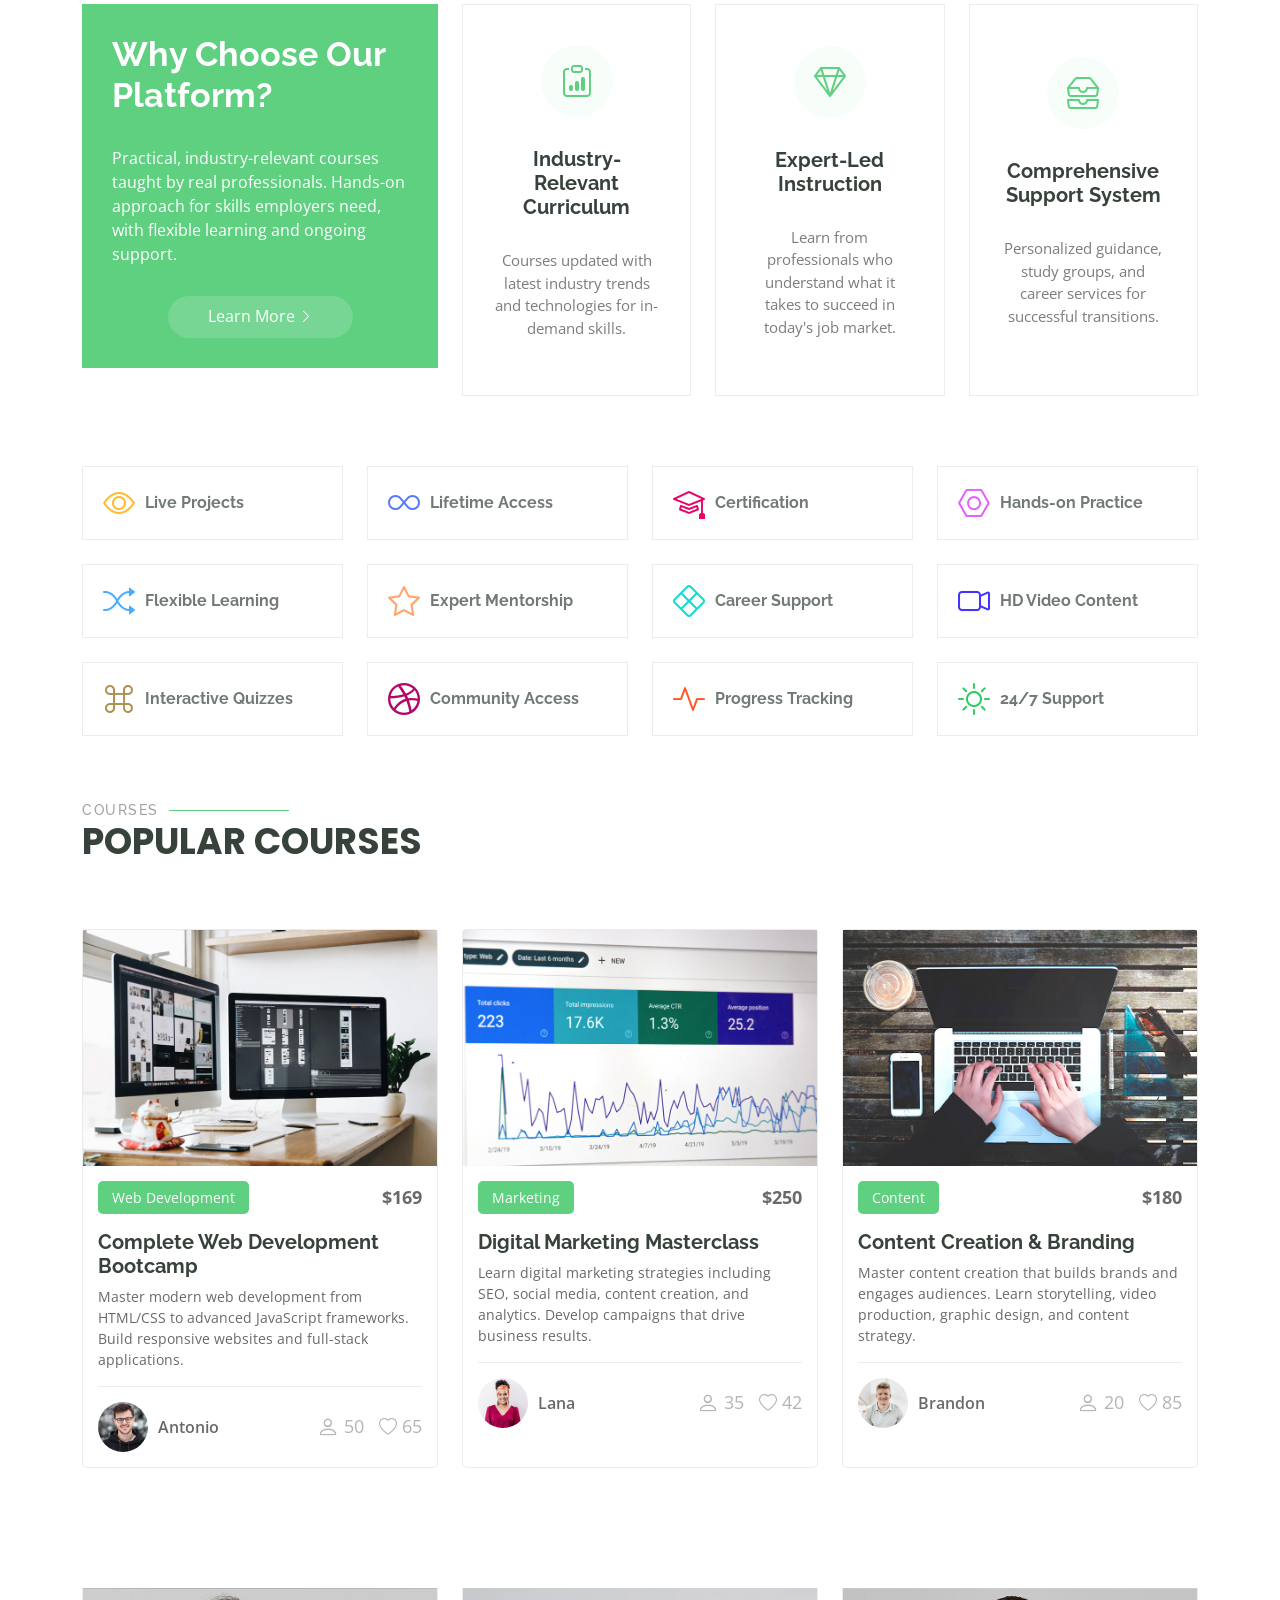
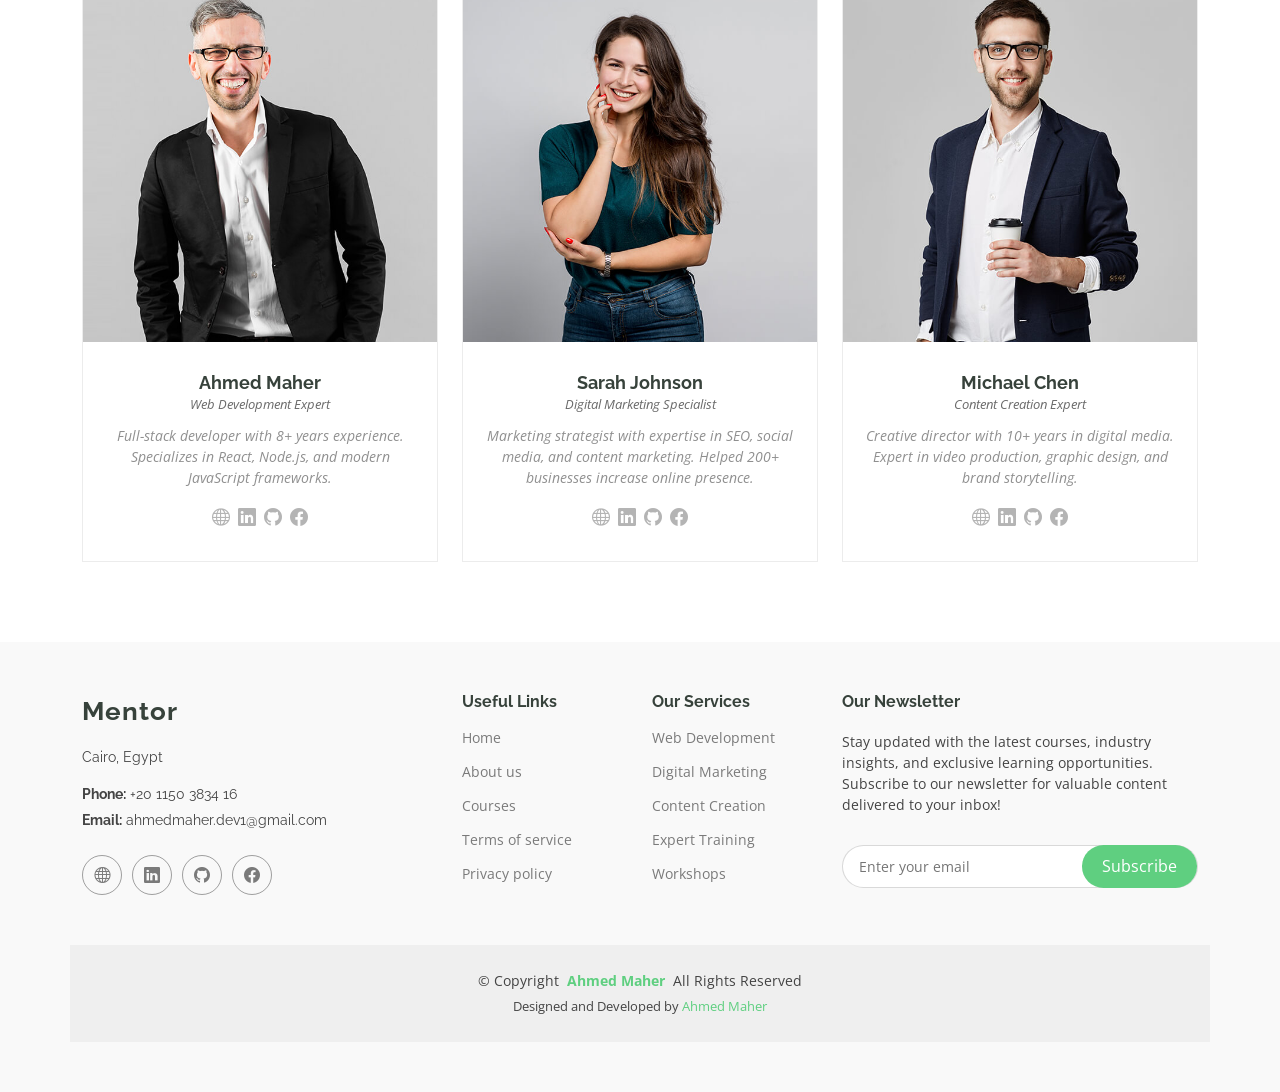
==== commit eee49de2: "Enhance SEO and social sharing with meta tags, favicons, and Open Graph integration" ====
--- a/index.html
+++ b/index.html
@@ -2,14 +2,28 @@
 <html lang="en">
     <head>
         <meta charset="utf-8" />
-        <meta content="width=device-width, initial-scale=1.0" name="viewport" />
-        <title>Mentor</title>
-        <meta name="description" content="" />
-        <meta name="keywords" content="" />
-
+        <!-- Primary Meta Tags -->
+        <title>Mentor - Learn Web Development, Marketing & More | Online Courses</title>
+        <meta name="title" content="Mentor - Learn Web Development, Marketing & More | Online Courses">
+        <meta name="description" content="Mentor is a modern online education platform offering expert-led courses in web development, digital marketing, and content creation. Learn at your pace and become job-ready.">
+        <meta name="keywords" content="Mentor, Online Learning, Web Development Course, Digital Marketing, Content Creation, HTML, CSS, JavaScript, React, Node, MongoDB, Career Support, E-learning, Online Education Platform">
+        <meta name="author" content="Ahmed Maher Algohary">
+        <meta name="viewport" content="width=device-width, initial-scale=1.0">
         <!-- Favicons -->
-        <link href="assets/img/favicon.png" rel="icon" />
-        <link href="assets/img/apple-touch-icon.png" rel="apple-touch-icon" />
+        <link href="assets/img/logo.webp" rel="icon" />
+        <link href="assets/img/logo.webp" rel="apple-touch-icon" />
+        <!-- Open Graph / Facebook -->
+        <meta property="og:type" content="website">
+        <meta property="og:url" content="https://ahmed-maher77.github.io/Mentor___online-education-platform/">
+        <meta property="og:title" content="Mentor - Learn Web Development, Marketing & More">
+        <meta property="og:description" content="Join Mentor to master job-ready skills in web development, digital marketing, and content creation through expert-led courses and real-world projects.">
+        <meta property="og:image" content="assets/img/logo.webp">
+        <!-- Twitter -->
+        <meta name="twitter:card" content="summary_large_image">
+        <meta name="twitter:url" content="https://ahmed-maher77.github.io/Mentor___online-education-platform/">
+        <meta name="twitter:title" content="Mentor - Learn Web Development, Marketing & More">
+        <meta name="twitter:description" content="Mentor offers flexible, expert-led online education in modern tech and marketing skills.">
+        <meta name="twitter:image" content="assets/img/logo.webp">
 
         <!-- Fonts -->
         <link href="https://fonts.googleapis.com" rel="preconnect" />
